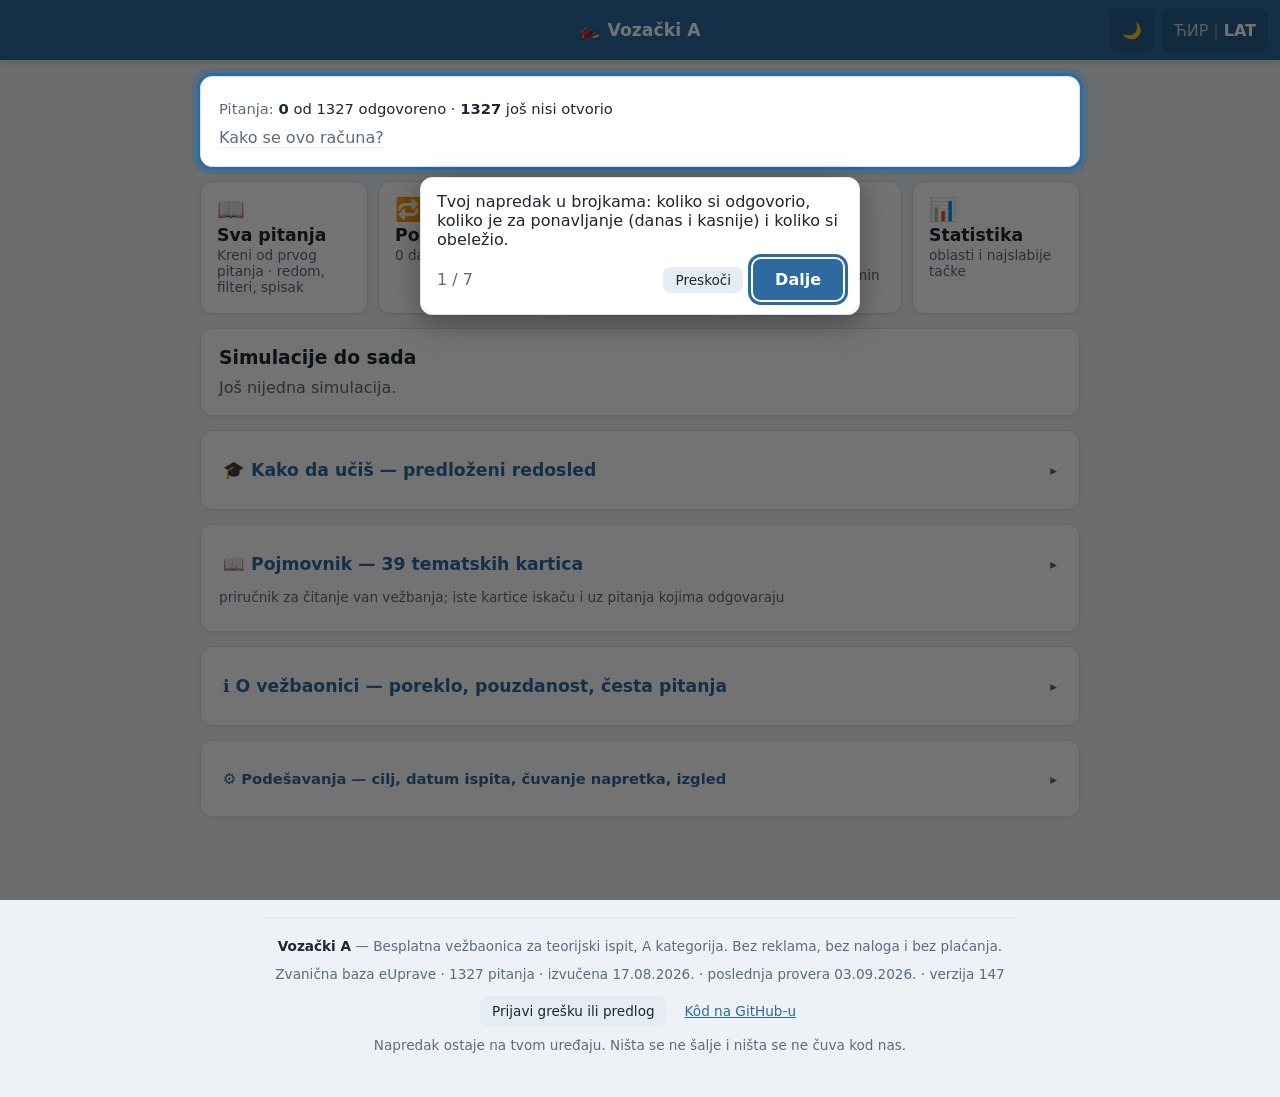
==== index.html @ 624081d9 "v147: jedan model tempa — simulacija plana dan po dan - predlog, auto kvota i presuda računaju ponav" ====
<!DOCTYPE html>
<html lang="sr">
<head>
<meta charset="utf-8">
<meta name="viewport" content="width=device-width, initial-scale=1">
<meta name="description" content="Besplatno vežbanje teorijskog ispita za A kategoriju (motocikli) — zvanična baza od 1327 pitanja, objašnjenja uz svaki odgovor i simulacija verna pravom ispitu. Бесплатно вежбање теоријског испита за А категорију.">
<link rel="canonical" href="https://milanmilojevic.github.io/vozacki-a/">
<meta property="og:title" content="Возачки А — вежбаоница за теоријски испит">
<meta property="og:description" content="Zvanična baza pitanja, objašnjenja uz svaki odgovor, simulacija verna ispitu. Besplatno, bez naloga i bez reklama.">
<meta property="og:url" content="https://milanmilojevic.github.io/vozacki-a/">
<meta property="og:image" content="https://milanmilojevic.github.io/vozacki-a/icon-512.png">
<meta property="og:type" content="website">
<script type="application/ld+json">
{
  "@context": "https://schema.org",
  "@type": "WebApplication",
  "name": "Возачки А — вежбаоница",
  "alternateName": "Vozacki A — vezbanje teorijskog ispita",
  "url": "https://milanmilojevic.github.io/vozacki-a/",
  "description": "Besplatno vežbanje teorijskog ispita za A kategoriju: zvanična baza od 1327 pitanja, objašnjenja uz svaki odgovor, simulacija verna pravom ispitu.",
  "applicationCategory": "EducationalApplication",
  "operatingSystem": "Any",
  "inLanguage": "sr",
  "isAccessibleForFree": true,
  "offers": { "@type": "Offer", "price": "0", "priceCurrency": "RSD" }
}
</script>
<title>Возачки А — вежбање</title>
<link rel="stylesheet" href="style.css?v=147">
  <link rel="manifest" href="manifest.webmanifest">
  <meta name="theme-color" content="#2c6aa0">
  <link rel="icon" href="icon-192.png">
  <link rel="apple-touch-icon" href="icon-192.png">
</head>
<body>
<a class="preskoci" href="#glavni">Прескочи на садржај</a>
<div id="offlineStrip" hidden></div>
<header id="topbar">
  <div class="tbZona tbLevo"><button type="button" id="btnNazad" class="ghost" hidden>‹ <span id="btnNazadText"></span></button></div>
  <button type="button" class="brand" data-nav="home" title="Почетна">🏍️ <span id="brandTitle">Возачки А</span></button>
  <div class="tbZona tbDesno">
    <button id="btnTheme" class="ghost" aria-label="Tamna/svetla tema" title="Tamna/svetla tema">🌙</button>
    <button id="btnScript" class="ghost" aria-label="Promena pisma" title="Промени писмо">lat</button>
  </div>
</header>

<main id="glavni" tabindex="-1">
  <h1 class="samoZaCitace" id="naslovStrane">Возачки А — вежбаоница за теоријски испит, А категорија</h1>
  <!-- POČETNA -->
  <section id="view-home" class="view">
    <div class="card" id="homeSummary"></div>
    <!-- Meni ide preko cele širine (na širokom ekranu svih pet u jednom redu), pa se ispod
         dele dve kolone: levo napredak po oblastima, desno istorija i podešavanja.
         Ranije je sve stajalo levo pa je desna kolona zjapila prazna skoro 400px. -->
    <div class="menuGrid">
      <button class="menuBtn" data-nav="learn"><span class="mIcon">📖</span><span class="mTitle" id="mLearn"></span><span class="mSub" id="mLearnSub"></span></button>
      <button class="menuBtn" data-nav="drill"><span class="mIcon">🔁</span><span class="mTitle" id="mDrill"></span><span class="mSub" id="mDrillSub"></span></button>
      <button class="menuBtn" data-nav="marked"><span class="mIcon">🔖</span><span class="mTitle" id="mMarked"></span><span class="mSub" id="mMarkedSub"></span></button>
      <button class="menuBtn" data-nav="sim"><span class="mIcon">⏱️</span><span class="mTitle" id="mSim"></span><span class="mSub" id="mSimSub"></span></button>
      <button class="menuBtn" data-nav="stats"><span class="mIcon">📊</span><span class="mTitle" id="mStats"></span><span class="mSub" id="mStatsSub"></span></button>
    </div>
    <div class="card" id="simHistory"></div>
    <div class="card small" id="dataTools"></div>
    <div class="card" id="guideCard"></div>
    <div class="card" id="pojmovnikCard"></div>
    <div class="card" id="faqCard"></div>
  </section>

  <!-- UČENJE / DRILL / MARKED (zajednički prikaz pitanja) -->
  <section id="view-question" class="view">
    <div id="qProgress" class="qProgress"></div>
    <div class="card" id="qCard"></div>
  </section>

  <!-- SIMULACIJA -->
  <section id="view-sim" class="view">
    <div class="simTop card">
      <div id="simTimer" class="simTimer">45:00</div>
      <div style="flex:1"></div>
      <button id="btnSimReport" class="secondary"></button>
      <button id="btnFinishSim" class="primary"></button>
    </div>
    <!-- „ostalo je malo" je na ekranu samo boja tajmera; ovo isto kaže rečima za čitač ekrana.
         Mora da stoji u statickom HTML-u: živa oblast koja se ubaci već popunjena se cesto ne objavi. -->
    <p id="simNajava" class="samoZaCitace" role="status" aria-live="polite"></p>
    <div class="card" id="simQCard"></div>
    <div class="card" id="simReport" style="display:none"></div>
  </section>

  <!-- REZULTAT SIMULACIJE -->
  <section id="view-simresult" class="view">
    <div class="card" id="simResultCard"></div>
    <div id="simWrongList"></div>
  </section>

  <!-- OBLAST / PODOBLAST -->
  <section id="view-browse" class="view">
    <div class="card" id="browseHead"></div>
    <div class="card" id="browseList"></div>
  </section>

  <!-- STATISTIKA -->
  <section id="view-stats" class="view">
    <div class="card" id="readyCard"></div>
    <div class="card" id="statsCard"></div>
    <div class="card" id="greskeCard"></div>
    <div class="card" id="daniCard"></div>
  </section>
</main>

<nav id="donjaNav" aria-label="Главна навигација">
  <button type="button" data-nav="home"><span class="dnIkona">🏠</span><span class="dnTekst" id="dnHome"></span></button>
  <button type="button" data-nav="learn"><span class="dnIkona">📖</span><span class="dnTekst" id="dnLearn"></span></button>
  <button type="button" data-nav="drill"><span class="dnIkona">🔁</span><span class="dnTekst" id="dnDrill"></span></button>
  <button type="button" data-nav="sim"><span class="dnIkona">⏱️</span><span class="dnTekst" id="dnSim"></span></button>
  <button type="button" data-nav="stats"><span class="dnIkona">📊</span><span class="dnTekst" id="dnStats"></span></button>
</nav>

<footer id="podnozje"></footer>

<script src="version.js?v=147"></script>
<script src="data.js?v=147"></script>
<script src="explanations.js?v=147"></script>
<script src="procena.js?v=147"></script>
<script src="app.js?v=147"></script>
</body>
</html>
---- style.css ----
* { box-sizing: border-box; margin: 0; padding: 0; }
:root {
  /* Tipografska skala — JEDINE dozvoljene veličine teksta (osim naslova i brojeva-ukrasa).
     xs: sitne oznake · sm: napomene i pomoćni tekst · md: sekundarni sadržaj · base: tekst
     · lg: istaknuto (naslov pitanja, naslovi kartica). */
  --fs-xs: .78rem; --fs-sm: .85rem; --fs-md: .92rem; --fs-lg: 1.08rem;
  --blue: #2c6aa0; --blue-d: #1f4e78; --bg: #eef2f6; --card: #ffffff;
  --ink: #1c2733; --mut: #5c6b80; --line: #dbe3ec;
  --ok: #15803d; --ok-bg: #dcfce7; --bad: #b91c1c; --bad-bg: #fee2e2;
  --mark: #b45309; --mark-bg: #fef3c7;
  --opt: #f8fafc; --optHover: #f0f6fb; --optSel: #e3eef7;
  --btn2: #e6ecf3; --btn2h: #d8e2ec; --bar: #e6ecf3;
  --explBg: #f3f0ff; --explLine: #d6ccf5; --explInk: #4c3a99; --explTh: #e9e3fa;
  --reqBg: #e0ecf8; --reqInk: #1e4e79;
  --vgSlow: #dcfce7; --vgSlowInk: #14532d; --vgFast: #dbeafe; --vgFastInk: #1e3a8a;
  --danger: #c0392b; --danger-d: #a93226;        /* razorne radnje */
  --btnOff: #a8bcd0;                             /* ugašeno glavno dugme */
  --barSeen: #9db8d2;                            /* traka napretka: viđeno (ispod: --blue = tačno) */
  --warnBg: #7a4b00; --warnInk: #fff;            /* traka tihih upozorenja */
  --yourOk: #1d4ed8;                             /* oznaka „tvoj odgovor" kad je tačan */
  --yourBad: #b91c1c;                            /* i kad je netačan — ovo je PODLOGA pilule, ne tekst */
  /* glavno dugme i traka na vrhu imaju SVOJU plavu: u tamnoj temi --blue posvetli (tekst),
     a bela slova na njoj ne bi prošla kontrast — zato ne nasleđuju --blue */
  --primaryBg: #2c6aa0; --primaryBgH: #1f4e78; --topbar: #2c6aa0;
  --dot: var(--mut);                                /* tačkica neodgovorenog u spisku */
  /* tekuća stavka donje navigacije: --blue na --optSel pada kontrast (3.80:1 svetla,
     2.51:1 tamna), pa tekuća stavka ima svoju boju — 5.20:1 odnosno 5.86:1 */
  --navNa: #1f4e78;
  --chipBg: rgba(44,106,160,.12); --chipInk: #1f4e78;   /* oznaka „na ispitu: N" */
  --sjaj: rgba(44,106,160,.18); --halo: rgba(44,106,160,.35);   /* senka pod mišem; prsten ture */
}
body.dark {
  --blue: #5d95c9; --blue-d: #6aa4d8; --bg: #131a22; --card: #1d2731;
  --ink: #e2e8f0; --mut: #93a6bb; --line: #32404f;
  --ok: #6fce9a; --ok-bg: #163826; --bad: #f0918a; --bad-bg: #40201e;
  --mark: #e0aa4e; --mark-bg: #3a2d12;
  --opt: #242f3b; --optHover: #2b3949; --optSel: #2e4661;
  --btn2: #2b3949; --btn2h: #35465a; --bar: #2b3541;
  --explBg: #262038; --explLine: #4a3f6e; --explInk: #c3b3f0; --explTh: #322a4d;
  --reqBg: #1d3348; --reqInk: #a8cdec;
  --vgSlow: #163826; --vgSlowInk: #7fd8a0; --vgFast: #1a2f4d; --vgFastInk: #9dc3ee;
  --btnOff: #4a5560; --barSeen: #5b7a99; --yourOk: #3b6fd9; --yourBad: #c0392b;
  --topbar: #24587f; --dot: var(--mut); --navNa: #a8cdec;
  --chipBg: rgba(95,151,201,.22); --chipInk: #9cc3e5;
  --sjaj: rgba(74,134,189,.25); --halo: rgba(74,134,189,.45);
}
/* Simulacija UVEK izgleda kao pravi ispit — svetla, bez obzira na temu */
body.dark #view-sim {
  --blue: #2c6aa0; --blue-d: #1f4e78; --bg: #eef2f6; --card: #ffffff;
  --primaryBg: #2c6aa0; --primaryBgH: #1f4e78; --btnOff: #a8bcd0;
  --ink: #1c2733; --mut: #5c6b80; --line: #dbe3ec;
  --ok: #15803d; --ok-bg: #dcfce7; --bad: #b91c1c; --bad-bg: #fee2e2;
  --mark: #b45309; --mark-bg: #fef3c7;
  --opt: #f8fafc; --optHover: #f0f6fb; --optSel: #e3eef7;
  --btn2: #e6ecf3; --btn2h: #d8e2ec; --bar: #e6ecf3;
  background: var(--bg); border-radius: 12px; padding: 8px; color: var(--ink);
}
:focus-visible { outline: 3px solid var(--blue); outline-offset: 2px; }
/* Traka na vrhu ima SVOJU pozadinu (--topbar), a ona je u svetloj temi isti heks kao --blue —
   prsten fokusa je tamo bio nevidljiv (kontrast 1.00:1 u svetloj, 1.96:1 u tamnoj temi).
   Belo prolazi u obe (5.71:1 na #2c6aa0, 7.56:1 na #24587f). */
#topbar :focus-visible { outline-color: #fff; }
button.catRow { width: 100%; background: none; border: none; padding: 0; font: inherit; color: inherit; text-align: left; }
html { font-size: 16px; }
/* overflow-anchor: sami upravljamo skrolom kad se kartica otvori; bez ovoga pregledač
   „pomaže" svojim sidrenjem i odbaci dugme iznad ekrana. */
/* telo je stub: glavni deo raste, podnožje je uvek na dnu (ne lebdi na kratkim stranama) */
body { font-family: "Segoe UI", system-ui, -apple-system, sans-serif; background: var(--bg); color: var(--ink); min-height: 100vh; overflow-anchor: none;
  display: flex; flex-direction: column; }

/* Traka na vrhu SME da se prelomi. Bez toga se na uskom telefonu (360px) ne prelama, pa
   dokument postane širi od ekrana i sve desno — dugme „Početna" i brojači pored traka
   napretka — bude odsečeno. */
/* Traka u TRI zone: levo „nazad" (kad ga ima), na sredini brend = jedina kontrola za početnu,
   desno alatke. Mreža 1fr auto 1fr drži brend u pravoj sredini bez obzira na širinu zona. */
#topbar { position: sticky; top: 0; z-index: 10; display: grid; grid-template-columns: minmax(0,1fr) minmax(0,auto) minmax(min-content,1fr);
  align-items: center; column-gap: 8px;
  background: var(--topbar); color: #fff; padding: 8px 12px; box-shadow: 0 2px 6px rgba(0,0,0,.15); }
.tbZona { display: flex; gap: 8px; align-items: center; min-width: 0; }
/* zone zauzimaju tačno svoju kolonu (justify-self: start/end su ih širili po sadržaju,
   pa je dugme „nazad" sa dugim nazivom prelazilo preko brenda na sredini) */
.tbLevo { justify-self: stretch; justify-content: flex-start; }
.tbDesno { justify-self: stretch; justify-content: flex-end; }
/* naslov strane i veza „preskoči" postoje za čitače ekrana i tastaturu, ne za oko */
.samoZaCitace { position: absolute; width: 1px; height: 1px; margin: -1px; padding: 0; overflow: hidden;
  clip: rect(0 0 0 0); white-space: nowrap; border: 0; }
.preskoci { position: absolute; left: -9999px; top: 0; z-index: 2000; background: var(--card); color: var(--ink);
  padding: 12px 16px; border: 2px solid var(--blue); border-radius: 0 0 10px 0; text-decoration: none; }
.preskoci:focus { left: 0; }
.brand { font-size: var(--fs-lg); font-weight: 600; cursor: pointer; background: none; border: none; color: inherit;
  font-family: inherit; padding: 8px 10px; border-radius: 8px; min-width: 0; white-space: nowrap;
  overflow: hidden; text-overflow: ellipsis; min-height: 44px; }
.brand:hover { background: rgba(255,255,255,.14); }
/* 42vw je bilo šire od same kolone — dugme se tada nije skraćivalo nego naletalo na brend */
#btnNazad { max-width: 100%; overflow: hidden; text-overflow: ellipsis; white-space: nowrap; }

/* Donja navigacija — samo na telefonu; palac je dole. U simulaciji je nema (ispit nema navigaciju). */
#donjaNav { display: none; }
@media (max-width: 700px) {
  #donjaNav { display: grid; grid-template-columns: repeat(5, 1fr); gap: 2px;
    position: fixed; left: 0; right: 0; bottom: 0; z-index: 1300;
    background: var(--card); border-top: 1px solid var(--line);
    padding: 4px 4px calc(4px + env(safe-area-inset-bottom, 0px));
    box-shadow: 0 -2px 10px rgba(16,24,40,.10); }
  #donjaNav button { display: flex; flex-direction: column; align-items: center; justify-content: center; gap: 2px;
    background: none; color: var(--mut); padding: 6px 2px; min-height: 52px; border-radius: 10px; }
  #donjaNav button[aria-current="page"] { color: var(--navNa); background: var(--optSel); font-weight: 600; }
  .dnIkona { font-size: 1.2rem; line-height: 1; }
  .dnTekst { font-size: var(--fs-xs); line-height: 1.1; text-align: center; }
  body.uSimulaciji #donjaNav { display: none; }
  /* ni predlozi ažuriranja ni iOS uputstvo ne smeju preko ispita — ekran ispita je čist */
  body.uSimulaciji #repoUpd, body.uSimulaciji #iosHint { display: none; }
  /* sadržaj i plutajuće trake ne smeju da stanu ispod navigacije */
  main { padding-bottom: 84px; }
  body.uSimulaciji main { padding-bottom: 60px; }
}
/* Dugme ne nasleđuje veličinu slova kartice: isto dugme („Sačuvaj cilj", „Na početnu") je u
   podešavanjima (.card.small) bilo manje nego bilo gde drugde, a dodirna površina pala na 40px. */
button { font: inherit; font-size: 1rem; color: inherit; cursor: pointer; border: none; border-radius: 8px; }
.ghost { background: rgba(0,0,0,.12); color: #fff; padding: 9px 12px; min-height: 44px; }
.ghost:hover:not(:disabled) { background: rgba(0,0,0,.22); }
/* dugme koje nema šta da uradi mora i da izgleda tako */
.ghost:disabled { opacity: .4; cursor: default; background: rgba(255,255,255,.07); }

main { max-width: 880px; width: 100%; margin: 0 auto; padding: 16px 12px 60px; flex: 1 0 auto; }
.view { display: none; }
.view.active { display: block; }
.card { background: var(--card); border: 1px solid var(--line); border-radius: 12px; padding: 18px; margin-bottom: 14px; box-shadow: 0 1px 3px rgba(16,24,40,.06); }
.card.small { font-size: var(--fs-md); color: var(--mut); }
.card h3 { margin-bottom: 10px; }

.menuGrid { display: grid; grid-template-columns: repeat(auto-fit, minmax(240px, 1fr)); gap: 10px; margin-bottom: 14px; }
.menuBtn { display: flex; flex-direction: column; align-items: flex-start; gap: 2px; text-align: left;
  background: var(--card); border: 1px solid var(--line); border-radius: 12px; padding: 14px 16px; box-shadow: 0 1px 3px rgba(16,24,40,.06); }
.menuBtn:hover { border-color: var(--blue); box-shadow: 0 2px 8px var(--sjaj); }
.mIcon { font-size: 1.4rem; }
.mTitle { font-weight: 600; font-size: var(--fs-lg); }
.mSub { color: var(--mut); font-size: var(--fs-sm); }

.catRow { display: flex; align-items: center; gap: 6px; margin: 7px 0; }
.catMain { display: flex; align-items: center; gap: 10px; flex: 1; background: none; border: none; padding: 2px 0; font: inherit; color: inherit; text-align: left; cursor: pointer; }
.catMain:hover .catName { color: var(--blue); }
.catChevBtn, .catChevSpacer { flex: 0 0 26px; width: 26px; box-sizing: border-box; }
/* Strelica je bila 26×28px, tik uz dugme koje vodi na drugu stranu — premalo za prst.
   Negativna margina povećava dodirnu površinu na 44px a ne pomera raspored. */
.catChevBtn { background: none; border: none; color: var(--mut); font-size: var(--fs-sm); padding: 8px 3px; border-radius: 6px; cursor: pointer; line-height: 1; text-align: center; min-height: 44px; margin: -8px 0; }
.catChevBtn:hover { background: var(--optHover); color: var(--blue); }
.catName { flex: 0 0 46%; font-size: var(--fs-md); }
.catBar { flex: 1; height: 14px; background: var(--bar); border-radius: 7px; overflow: hidden; position: relative; }
.catBar .seen { position: absolute; inset: 0 auto 0 0; background: var(--barSeen); }
.catBar .good { position: absolute; inset: 0 auto 0 0; background: var(--blue); }
.catCnt { flex: 0 0 90px; text-align: right; font-size: var(--fs-sm); color: var(--mut); }
.catAcc { flex: 0 0 50px; text-align: right; font-size: var(--fs-sm); font-weight: 600; }
.statLink { cursor: pointer; }
/* Blizanac: skoro isto pitanje, drugi tačan odgovor. Reči po kojima se razlikuju su označene. */
.blizBox { margin-top: 12px; padding: 10px 12px; border: 1px solid var(--mark); border-radius: 10px; background: var(--card); }
.blizNaslov { font-weight: 600; color: var(--mark); margin-bottom: 6px; }
.blizTekst { line-height: 1.5; }
mark.blizRazl { background: var(--mark-bg); color: var(--ink); padding: 0 2px; border-radius: 3px; box-shadow: inset 0 -2px 0 var(--mark); }
.blizOdg { margin-top: 6px; }
.blizOdg ul { margin: 4px 0 0; padding-left: 20px; }
.blizSlika { display: block; max-width: 100%; height: auto; margin: 6px 0; border-radius: 6px; }
.blizRazlika { margin-top: 6px; }
/* ključ: kratko pravilo koje čini tačan odgovor sigurnim — prvo što se vidi posle odgovora */
.kljucBox { margin: 0 0 10px; padding: 8px 10px; border-left: 3px solid var(--ok); background: var(--ok-bg); color: var(--ink); border-radius: 0 8px 8px 0; }
.proslaGreska { margin-top: 10px; padding: 8px 10px; border-left: 3px solid var(--bad); background: var(--card); }
.statLink:hover td { background: var(--optHover); }
.signRow.wrapRow { grid-template-columns: repeat(auto-fill, minmax(190px, 1fr)); }
.catSubRow { margin: 0; padding: 3px 0; border-bottom: 1px dashed var(--line); border-radius: 0; }
.catSubRow.zebra { background: var(--optHover); }
.catSubRow .catName { font-size: var(--fs-sm); color: var(--mut); padding-left: 24px; box-sizing: border-box;
  display: -webkit-box; -webkit-line-clamp: 2; line-clamp: 2; -webkit-box-orient: vertical; overflow: hidden; }
.catSubRow:hover .catName { color: var(--blue); }
/* sloj vodiča mora IZNAD donje navigacije (z-index 1300), a ispod uvećanja slike (1500) —
   inače navigacija ostane svetla i klikabilna preko zatamnjenja */
#tourDim { position: fixed; inset: 0; background: rgba(0,0,0,.55); z-index: 1410; pointer-events: none; }
#tourTip { position: fixed; left: 50%; transform: translateX(-50%); width: min(440px, calc(100vw - 32px));
  background: var(--card); color: var(--ink); border: 1px solid var(--line); border-radius: 12px;
  padding: 14px 16px; z-index: 1412; box-shadow: 0 8px 30px rgba(0,0,0,.35); }
.tourRow { display: flex; align-items: center; gap: 10px; margin-top: 10px; }
#updBar { position: fixed; bottom: 14px; left: 50%; transform: translateX(-50%); background: var(--card); color: var(--ink);
  border: 1px solid var(--blue); border-radius: 12px; padding: 10px 16px; display: flex; gap: 12px; align-items: center;
  z-index: 1200; box-shadow: 0 6px 24px rgba(0,0,0,.25); }
.tourSpot { position: relative; z-index: 1411; box-shadow: 0 0 0 3px var(--blue), 0 0 0 8px var(--halo) !important; border-radius: 12px; }

/* Traka iznad pitanja: FIKSNA mreža — naslov (skraćen po potrebi) · brojač · Idi · prečice.
   Kontrole ostaju na istom mestu bez obzira na dužinu naziva podoblasti.
   Naslov i brojač stoje JEDNO UZ DRUGO: prazan prostor je u trećoj koloni, uz „Idi". Ranije je
   naslov razvlačio prvu kolonu, pa je na širokom ekranu „Dnevni cilj" stajao skroz levo, a
   „18 od 125" skroz desno — čitalo se kao dve nepovezane rečenice. */
.qProgress { display: grid; grid-template-columns: minmax(0, auto) auto minmax(0, 1fr); align-items: center;
  column-gap: 10px; row-gap: 6px; margin-bottom: 10px; color: var(--mut); font-size: var(--fs-md); }
.qpTitle { min-width: 0; overflow: hidden; text-overflow: ellipsis; white-space: nowrap; }
.qpPos { white-space: nowrap; font-variant-numeric: tabular-nums; justify-self: start; }
.qProgress .jumpBox { justify-self: end; }
.qProgress .kbNote { grid-column: 1 / -1; justify-self: end; }
/* Na telefonu se „Idi" spušta u drugi red. Kolone ostaju ISTE: brojač je `auto` i ne sme da se
   stisne (bio je stisnut na 0,9px i prelivao se preko ivice kad je naziv podoblasti dugačak). */
@media (max-width: 560px) {
  .qProgress .jumpBox { grid-column: 2 / -1; }
}
.qMeta { font-size: var(--fs-sm); color: var(--mut); margin-bottom: 10px; display: flex; justify-content: space-between; flex-wrap: wrap; gap: 6px; }
.qText { font-size: var(--fs-lg); font-weight: 600; margin-bottom: 12px; line-height: 1.45; }
.qImg { display: block; max-width: 100%; border: 1px solid var(--line); border-radius: 8px; padding: 4px; margin: 0 auto 14px; }
.choice { display: flex; gap: 10px; align-items: flex-start; width: 100%; text-align: left; background: var(--opt);
  border: 1.5px solid var(--line); border-radius: 10px; padding: 12px 14px; margin-bottom: 8px; font-size: 1rem; line-height: 1.4; }
.choice:hover:not(:disabled) { border-color: var(--blue); background: var(--optHover); }
.choice.sel { border-color: var(--blue); background: var(--optSel); }
.choice.ok { border-color: var(--ok); background: var(--ok-bg); }
.choice.bad { border-color: var(--bad); background: var(--bad-bg); }
.choice:disabled { cursor: default; opacity: 1; color: inherit; }
.verdict { font-weight: 700; padding: 10px 14px; border-radius: 10px; margin: 10px 0; }
.verdict.ok { color: var(--ok); background: var(--ok-bg); }
.verdict.bad { color: var(--bad); background: var(--bad-bg); }
.qActions { display: flex; gap: 10px; margin-top: 12px; flex-wrap: wrap; align-items: center; }
/* Tri oblika dugmeta, iste mere: glavno (jedno po ekranu), sporedno, razorno. */
.primary { background: var(--primaryBg); color: #fff; padding: 11px 22px; font-weight: 600; }
.primary:hover:not(:disabled) { background: var(--primaryBgH); }
.primary:disabled { background: var(--btnOff); cursor: default; }
.secondary { background: var(--btn2); color: var(--ink); padding: 11px 18px; }
.secondary:hover:not(:disabled) { background: var(--btn2h); }
.secondary:disabled { opacity: .55; cursor: default; }
.danger { background: var(--danger); color: #fff; padding: 11px 22px; font-weight: 600; }
.danger:hover:not(:disabled) { background: var(--danger-d); }
.danger:disabled { opacity: .55; cursor: default; }
#simReport tr.repRow { cursor: pointer; }
#simReport tr.repRow:hover td { background: var(--optHover); }
/* Cela oznaka je dodirna meta, ne samo kvadratić: visina 44px kao kod dugmadi pored nje
   (kvadratić od 17px je bio ispod najmanje preporučene mete od 24px). */
.markBox { margin-left: auto; display: flex; align-items: center; gap: 6px; font-size: var(--fs-md); color: var(--mark); cursor: pointer; user-select: none;
  min-height: 44px; padding: 0 6px; border-radius: 8px; }
.markBox input { accent-color: var(--mark); width: 20px; height: 20px; cursor: pointer; }

.simTop { display: flex; align-items: center; gap: 14px; flex-wrap: wrap; }
/* na telefonu tajmer i oba dugmeta staju u JEDAN red — na ispitu su takođe u jednom */
@media (max-width: 560px) {
  /* na 125% slova ćirilično „Крај испита" je padalo u drugi red i brend je preklapao
     dugme teme — tajmer ima tabular-nums, pa mu rezerva širine ne treba */
  .simTop { gap: 6px; padding: 12px; }
  .simTop .simTimer { font-size: 1.25rem; min-width: 0; }
  .simTop button { padding: 10px 12px; }
}
/* „Broj potrebnih odgovora: 2" — kurziv i plavo, ispod teksta pitanja, kao na zvaničnoj strani */
.simReq { font-style: italic; color: var(--blue); margin: -6px 0 10px; }
.simTimer { font-size: 1.5rem; font-weight: 700; font-variant-numeric: tabular-nums; color: var(--blue-d); min-width: 92px; }
.simTimer.low { color: var(--bad); }
.bigScore { font-size: 2rem; font-weight: 800; margin: 6px 0; }
.pass { color: var(--ok); } .fail { color: var(--bad); }

table.stats { width: 100%; border-collapse: collapse; font-size: var(--fs-md); }
table.stats th, table.stats td { padding: 7px 8px; border-bottom: 1px solid var(--line); text-align: left; }
table.stats th { color: var(--mut); font-weight: 600; font-size: var(--fs-sm); }
table.stats td.num, table.stats th.num { text-align: right; font-variant-numeric: tabular-nums; }
.accGood { color: var(--ok); font-weight: 600; }
.accMid { color: var(--mark); font-weight: 600; }
.accBad { color: var(--bad); font-weight: 600; }
/* Malo dugme za zatvaranje traka i saveta. Nasledilo je mesto razreda za akcije-kao-link, kojih
   u aplikaciji više nema (Milanova odluka: svaka radnja je dugme). */
.zatvoriX { background: var(--btn2); color: var(--ink); border: 1px solid var(--line);
  border-radius: 6px; padding: 5px 10px; font-size: var(--fs-sm); line-height: 1.2;
  min-height: 26px; min-width: 26px; }
.zatvoriX:hover { background: var(--btn2h); }
.pill { display: inline-block; padding: 2px 10px; border-radius: 999px; font-size: var(--fs-sm); font-weight: 600; }
.pill.pass { background: var(--ok-bg); color: var(--ok); } .pill.fail { background: var(--bad-bg); color: var(--bad); }
.histRow { display: grid; grid-template-columns: 9.5em 5em 1fr 3.5em 1em; gap: 10px; align-items: center;
  padding: 6px 0; border-bottom: 1px solid var(--line); font-size: var(--fs-md); }
.histScore { text-align: right; font-variant-numeric: tabular-nums; }
.histPill { justify-self: start; }
.histWrong { text-align: right; font-variant-numeric: tabular-nums; }
.histArrow { text-align: right; }
@media (max-width: 560px) {
  /* Red ima PET stavki. Sa tri kolone je peta — strelica „›" — padala sama u treći red,
     poravnata desno unutar prve kolone, pa je lebdela ispod rezultata. Četiri kolone:
     datum uzme ceo prvi red, ostale četiri stanu u drugi. */
  .histRow { grid-template-columns: 1fr auto auto auto; row-gap: 2px; }
  .histDate { grid-column: 1 / -1; }
}
.histRow:last-child { border-bottom: none; }
button.histBtn { width: 100%; background: none; text-align: left; border-radius: 6px; padding: 8px 6px; }
button.histBtn:hover { background: var(--optHover); }
.chipWrap { float: right; margin-left: 10px; white-space: nowrap; }
/* Na telefonu oznake „tačan odgovor / tvoj odgovor" idu u SVOJ red — inače uzmu ceo red,
   a tekst ponude se lomi reč po reč (viđeno na snimku 360px). */
@media (max-width: 560px) {
  .choice { flex-wrap: wrap; }                      /* i u vežbanju i u pregledu simulacije */
  .chipWrap { float: none; flex: 0 0 100%; margin: 6px 0 0; white-space: normal; }
}
.chip { display: inline-block; font-size: var(--fs-xs); font-weight: 700; padding: 2px 8px; border-radius: 999px; margin-left: 4px; vertical-align: middle; }
.chipOk { background: var(--ok-bg); color: var(--ok); border: 1px solid var(--ok); }
.chipYourOk { background: var(--yourOk); color: #fff; }
.chipYourBad { background: var(--yourBad); color: #fff; }
.choice.rev { cursor: default; }
.reqNote { background: var(--reqBg); color: var(--reqInk); border-radius: 8px; padding: 7px 12px; margin-bottom: 8px; font-size: var(--fs-sm); font-weight: 600; }
.noAnsw { background: var(--mark-bg); color: var(--mark); border-radius: 8px; padding: 7px 12px; margin-bottom: 8px; font-size: var(--fs-sm); font-weight: 700; }
.explBox { background: var(--explBg); border: 1px solid var(--explLine); border-radius: 10px; padding: 12px 14px; margin: 10px 0; font-size: var(--fs-md); line-height: 1.5; }
.explHead { font-weight: 700; color: var(--explInk); margin-bottom: 6px; }
.explSmall { font-size: var(--fs-xs); font-weight: 400; }
.explBox p { margin: 0 0 6px; }
/* Široka tabela sme da se skroluje u svom okviru, ali NIKAD da razvuče celu stranu.
   Tabela statistike je na 320px izlazila 36px preko kartice i pravila vodoravni skrol. */
/* ---- Podešavanja: imenovane grupe umesto jednog reda nabacanih dugmadi ---- */
.podGrupa { padding: 12px 0; border-top: 1px solid var(--line); scroll-margin-top: 74px; }
.podGrupa:first-child { padding-top: 0; border-top: none; }
/* JEDAN naslov grupe za sve spiskove: grupe podešavanja, grupe pojmovnika, oblasti u
   „Sva pitanja", podoblasti u oblasti. Ranije tri razreda sa tri različita razmaka i okvira. */
.grupaNaslov { margin: 14px 0 6px; padding-bottom: 4px; border-bottom: 1px solid var(--line);
  font-size: var(--fs-sm); font-weight: 700; letter-spacing: .04em; text-transform: uppercase; color: var(--mut); }
/* U dugačkom spisku naslov oblasti ostaje na vrhu dok skroluješ kroz nju — inače na pola dubine
   ne znaš gde si. Lepi se ISPOD gornje trake. */
#browseList .grupaNaslov { position: sticky; top: 52px; z-index: 3; background: var(--card);
  margin: 14px -18px 6px; padding: 8px 18px 5px; border-top: 1px solid var(--line);
  /* naziv podoblasti iz baze ume da ima 869 znakova — lepljivi blok bi tada pojeo pola
     ekrana. Najviše dva reda; pun naziv ostaje u title i na strani podoblasti. */
  display: -webkit-box; -webkit-line-clamp: 2; line-clamp: 2; -webkit-box-orient: vertical; overflow: hidden; }
.skokRed { display: flex; flex-wrap: wrap; gap: 6px; align-items: center; margin: 8px 0 10px; }
.skokRed .mut { flex: 0 0 100%; font-size: var(--fs-xs); }
#btnNaVrh { position: fixed; right: 14px; bottom: 14px; z-index: 1250; box-shadow: 0 4px 14px rgba(16,24,40,.25); }
@media (max-width: 700px) { #btnNaVrh { bottom: calc(14px + 66px); } }
.podGrupa .grupaNaslov { margin-top: 0; border-bottom: none; padding-bottom: 0; }
/* dugmad u podešavanjima: mreža jednakih ćelija — na telefonu jedno ispod drugog, na širokom dva u redu */
.podDugmad { display: grid; grid-template-columns: repeat(auto-fit, minmax(220px, 1fr)); gap: 8px; margin-top: 8px; }
.podDugmad button { width: 100%; }
/* veličina slova: bila je u gornjoj traci, a podešava se jednom — sad stoji uz ostala podešavanja */
.slovaRed { display: flex; align-items: center; gap: 8px; flex-wrap: wrap; margin-top: 8px; }
.slovaRed .sBtn { min-width: 48px; min-height: 44px; font-size: 1rem; }
.slovaRed .slovaVrednost { font-variant-numeric: tabular-nums; min-width: 4.5em; text-align: center; }
.podOpasno .grupaNaslov { color: var(--bad); }
/* razmaci koji su stajali kao inline stilovi na desetak mesta — jedna vrednost, jedan razred */
.opisRed { margin: 6px 0 10px; }
.razmakG { margin-top: 8px; }
.card h3 ~ h3 { margin-top: 12px; }
#examDate { margin-left: 6px; }
/* dugme-prekidač: uključeno stanje se vidi kao plavi okvir, ne kao „link" */
.prekidac[aria-pressed="true"] { box-shadow: inset 0 0 0 2px var(--blue); background: var(--optSel); color: var(--blue-d); }
/* „?" uz brojeve ponavljanja: otvara objašnjenje na mestu (kao kartica), ne oblačić */
.pomocBtn { display: inline-flex; align-items: center; justify-content: center; width: 26px; height: 26px;
  padding: 0; border-radius: 999px; background: var(--btn2); color: var(--ink); font-size: var(--fs-xs);
  font-weight: 700; vertical-align: middle; margin-left: 2px; }
.pomocBtn:hover { background: var(--btn2h); }
.pomocBtn[aria-expanded="true"] { background: var(--primaryBg); color: #fff; }
.pomocTekst { margin-top: 6px; }

/* ---- Podnožje ---- */
#podnozje { max-width: 880px; margin: 26px auto 0; padding: 18px 12px 34px; text-align: center;
  border-top: 1px solid var(--line); color: var(--mut); font-size: var(--fs-sm); line-height: 1.6; }
.podnozjeRed { margin-bottom: 6px; }
.podnozjeRed b { color: var(--ink); }
.podnozjeAkcije { display: flex; gap: 14px; align-items: center; justify-content: center; flex-wrap: wrap; margin: 10px 0 8px; }
/* podnožje: veze u redu radnji nisu deo teksta, pa moraju da poštuju najmanju metu (24px) */
.podnozjeAkcije a { color: var(--blue); text-decoration: underline; border: none;
  display: inline-flex; align-items: center; min-height: 26px; padding: 2px 4px; border-radius: 6px; }
.podnozjeAkcije a:hover { color: var(--blue-d); }
body.uSimulaciji #podnozje { display: none; }
@media (min-width: 1200px) { #podnozje { max-width: 1240px; } }

/* traka za tiha upozorenja (napredak se ne čuva, otvorena dva prozora) */
#trakeDrzac { position: fixed; left: 12px; right: 12px; bottom: 12px; z-index: 1400;
  display: flex; flex-direction: column; gap: 8px; max-width: 640px; margin: 0 auto; pointer-events: none; }
.upozorenjeTraka { background: var(--warnBg); color: var(--warnInk); border-radius: 10px; padding: 12px 16px;
  font-size: var(--fs-md); line-height: 1.45; box-shadow: 0 6px 22px rgba(0,0,0,.35); pointer-events: auto; }
/* ista dugmad, ali na tamnonarandžastoj traci moraju da budu svetla */
.upozorenjeTraka .zatvoriX { background: rgba(255,255,255,.18); color: #fff;
  border-color: rgba(255,255,255,.45); margin-left: 8px; white-space: nowrap; }
.upozorenjeTraka .zatvoriX:hover { background: rgba(255,255,255,.34); }
/* kratka potvrda radnje — ista porodica kao traka upozorenja, ali tiša (sama nestaje) */
.poruka { background: var(--ink); color: var(--bg); border-radius: 10px; padding: 11px 16px;
  font-size: var(--fs-md); line-height: 1.4; box-shadow: 0 6px 22px rgba(0,0,0,.28); pointer-events: auto;
  animation: mekiUlaz .18s ease-out; }
.tblScroll { overflow-x: auto; -webkit-overflow-scrolling: touch; }
/* pitanje čija slika nije stigla da se sačuva pre nego što je nestao internet */
.qImgFail { border: 1px dashed var(--line); border-radius: 8px; padding: 14px 16px; margin: 0 0 14px;
  color: var(--mut); font-size: var(--fs-md); text-align: center; background: var(--bar); }
.explCard table, .tblScroll table { min-width: 0; }
/* Na uskom ekranu 27 tabela u karticama je prelivalo preko ivice — isto pravilo kao
   za tabelu statistike: tabela skroluje u svom okviru, strana nikad vodoravno. */
@media (max-width: 700px) {
  .explCard table { display: block; overflow-x: auto; -webkit-overflow-scrolling: touch; }
}
/* poruka uz polje za unos — mora da se vidi i mora da kaže šta JESTE dozvoljeno */
.unosPoruka { color: var(--bad); font-size: var(--fs-sm); font-weight: 600; margin-top: 4px; max-width: 34em; }
/* Сажетак почетне: сваки број у свом реду, име испред броја. Обичан ток текста, не flex:
   на телефону се дуга вредност иначе преламала као ЦЕЛИНА, па је име остајало само у реду. */
.brRed { margin-top: 3px; font-size: var(--fs-md); line-height: 1.5; }
/* sažetak na širokom ekranu ide u dve kolone — kratki redovi su ostavljali praznu desnu
   polovinu kartice („ima dosta praznog prostora na vrhu jer su redovi kratki") */
@media (min-width: 620px) { #homeSummary { display: grid; grid-template-columns: 1fr 1fr; column-gap: 24px; align-items: start; }
  #homeSummary > div:last-child { grid-column: 1 / -1; } }
.brIme { color: var(--mut); }
#homeSummary .pomocBtn2 { margin-top: 8px; }
.planBox { margin-top: 10px; }
/* Traci se garantuje pod: na 125% slova i ćirilici ime reda („Понављања: 1287 / 1327 (нема
   на реду)") pojede ceo red i od trake ostane crtica. Ime se prelama, traka ne nestaje. */
.planRed { display: grid; grid-template-columns: minmax(0, auto) minmax(84px, 1fr) 1em; gap: 8px; align-items: center; font-size: var(--fs-sm); margin-top: 5px; }
/* traka ide celom širinom reda: ograničenje od 360px je na širokom ekranu
   ostavljalo pola reda prazno („ima dosta praznog prostora na vrhu jer su redovi kratki") */
.planBar { height: 8px; background: var(--bar); border-radius: 4px; overflow: hidden; }
.planBar > span { display: block; height: 100%; background: var(--blue); }
/* traka tačnosti nosi i boju ocene: prag ispita je 85% */
.planBar > span.barDobar { background: var(--ok); }
.planBar > span.barSrednji { background: var(--mark); }
.planBar > span.barLos { background: var(--bad); }
.planPolja { display: flex; gap: 12px; flex-wrap: wrap; align-items: flex-end; }
.planPolje { display: flex; flex-direction: column; gap: 3px; }
.planPolje span { font-size: var(--fs-xs); }
.planPolje input { width: 92px; padding: 7px 9px; border: 1px solid var(--line); border-radius: 8px;
  background: var(--card); color: var(--ink); font: inherit; }
.planPolje input:disabled { opacity: .55; cursor: not-allowed; }
.planPolje input[aria-invalid="true"] { border-color: var(--bad); }
.explCardBtn { padding: 4px 0; }
.explCard { margin-top: 8px; line-height: 1.55; }
.explCard p { margin: 0 0 10px; }
.explCard ul, .explCard ol { padding-left: 22px; margin: 6px 0 10px; }
.explCard li { margin-bottom: 4px; }
/* zbirna kartica uz pitanje: prikazan je samo odeljak podoblasti */
.kSekSkriven { display: none; }
.kSekNapomena { display: flex; gap: 10px; align-items: center; flex-wrap: wrap; margin-top: 10px; font-size: var(--fs-sm); }
.napomena { font-size: var(--fs-sm); margin: 4px 0 8px; }
/* podkartica: odeljak unutar kartice iza svog dugmeta (atlas slika) */
.kPod { margin-top: 14px; border-top: 1px solid var(--line); padding-top: 6px; }
/* na vrhu kartice crta ide ISPOD podkartice — inače bi se udvojila sa naslovom kartice */
.kPod:first-child { margin-top: 0; border-top: 0; padding-top: 0;
  border-bottom: 1px solid var(--line); padding-bottom: 8px; margin-bottom: 12px; }
.kPodBtn { padding: 6px 0; }
.kPodTelo { margin-top: 4px; line-height: 1.55; }
/* atlas znakova: sličica i njeno zvanično značenje; na širokom ekranu dve kolone */
.znGrid { display: grid; grid-template-columns: 1fr; gap: 14px; margin: 6px 0 2px; }
/* Slika PLUTA levo, značenje se obavija oko nje: značenja idu od 11 do 279 znakova, pa bi
   kolona fiksne širine pravila ćeliju od 339px sa praznom polovinom pored sličice. */
.znCell { overflow: hidden; }
.znCell .qImgBtn { float: left; width: 120px; margin: 0 12px 6px 0; }
/* contain, ne cover: putokazi i dopunske table su ŠIROKI — isečen kraj table je isečen podatak */
.znCell img.znImg { width: 120px; height: 88px; object-fit: contain; margin: 0; padding: 2px; }
.znCell > span { font-size: var(--fs-sm); line-height: 1.45; }
@media (min-width: 760px) { .znGrid { grid-template-columns: 1fr 1fr; gap: 16px 22px; } }
/* sličica znaka u koloni „Znak" — stoji umesto opisa rečima („Trougao + OGRADA") */
.znCel { width: 100px; }
.znTd { width: 92px; }
.znTdImg { width: 92px; height: 68px; object-fit: contain; margin: 0; padding: 2px; }
/* opis rečima STOJI UZ sličicu, ne umesto nje (Milan, 07.09.2026) */
.znOpis { display: block; margin-top: 4px; font-size: var(--fs-sm); line-height: 1.35; }
/* Crtež sme da probije unutrašnju marginu kartice: na telefonu je telo kartice 306px, a
   ovako dobija 342px — 12% više prostora za isti tekst u SVG-u. Samo za dijagrame. */
.kPodTelo .crtezSiroko, .explCard .crtezSiroko { width: calc(100% + 36px); max-width: none; margin-left: -18px; margin-right: -18px; }
/* traka zamki uz odgovoreno pitanje — odvojena crtom, ali bez sopstvene kartice */
.zamkaBox { margin: 10px 0 2px; padding-top: 8px; border-top: 1px dashed var(--line); }
.zamkaBox .znGrid { gap: 10px; }
.tekstSm { font-size: var(--fs-sm); }
.explCard table { border-collapse: collapse; width: 100%; font-size: var(--fs-sm); margin: 8px 0 14px; }
.explCard .vgrid { margin: 10px 0 14px; }
/* Pojmovnik na početnoj: svaka kartica kao uredan red sa razmakom i razdvajanjem */
.pojEntry { border-bottom: 1px solid var(--line); }
.pojEntry:last-child { border-bottom: none; }
/* Isti oblik za SVAKO otklapanje kartice — u pojmovniku, uz pitanje, u čestim pitanjima,
   u „zašto verovati" i u podešavanjima. Ranije je ista radnja imala dva izgleda: ovde red
   preko cele širine, a drugde podvučen link. Red preko širine je i bolji cilj za prst i
   jasnije govori „ovo se otvara ovde", a ne „ovo vodi na drugu stranu". */
.pojBtn { display: flex; align-items: center; justify-content: space-between; gap: 10px; width: 100%; text-align: left; background: none; border: none;
  padding: 11px 4px; font: inherit; font-weight: 600; font-size: var(--fs-md); color: var(--blue); cursor: pointer; }
.pojBtn:hover { color: var(--blue-d); }
/* strelica kaže „ovo se otklapa" — ista kao uz oblasti; bez nje su „Česta pitanja" i
   „Zašto verovati" izgledali kao prazne kartice sa naslovom */
.pojBtn[aria-expanded]::after { content: '▸'; color: var(--mut); font-size: var(--fs-sm); flex: 0 0 auto; }
.pojBtn[aria-expanded="true"]::after { content: '▾'; }
.pojEntry .explCard { margin: 0 4px 18px; }
/* pregled rezultata: jedno pitanje = jedan red dok se ne otvori */
.pregledStavka { padding: 4px 12px; margin-bottom: 8px; }
.pregledNaslov { font-weight: 500; color: var(--ink); gap: 8px; }
.pregledNaslov:hover { color: var(--blue); }
.pregZnak { flex: 0 0 auto; font-weight: 700; }
.pregTekst { flex: 1 1 auto; min-width: 0; overflow: hidden; text-overflow: ellipsis; white-space: nowrap; text-align: left; }
.pregledStavka .explCard .card { border: none; box-shadow: none; padding: 0 0 10px; margin: 0; }
.explCard th, .explCard td { border: 1px solid var(--explLine); padding: 6px 8px; text-align: left; }
.explCard th { background: var(--explTh); }
.vgrid { display: grid; grid-template-columns: minmax(90px, auto) repeat(3, 1fr); gap: 4px; margin: 8px 0; font-size: var(--fs-sm); }
.vg { padding: 8px 6px; border-radius: 6px; text-align: center; }
/* „1fr" ima skriven pod — min-content — pa duge reči („ČETVOROCIKL") razvuku mrežu
   preko ekrana. minmax(0, 1fr) taj pod ukida, a prelom reči sprečava da se kolona
   ipak razvuče. Bez ovoga tabela kategorija na 320px izlazi 56px van ekrana. */
@media (max-width: 560px) {
  /* ista sitna visina kao tabele — kartica ima dve visine teksta, ne četiri */
  .vgrid { grid-template-columns: minmax(64px, auto) repeat(3, minmax(0, 1fr)); gap: 3px; }
  .vg { padding: 7px 3px; overflow-wrap: anywhere; }
}
.vgHead { color: var(--mut); font-weight: 600; display: flex; align-items: center; justify-content: center; }
.vgSlow { background: var(--vgSlow); color: var(--vgSlowInk); font-weight: 700; }
.vgFast { background: var(--vgFast); color: var(--vgFastInk); font-weight: 700; }
.signRow { display: grid; grid-template-columns: repeat(auto-fit, minmax(105px, 1fr)); gap: 10px; margin: 10px 0; text-align: center; }
.signCell { display: flex; flex-direction: column; align-items: center; gap: 3px; font-size: var(--fs-sm); line-height: 1.3; }
.signCell svg { width: 78px; height: 70px; }
.signCell b { font-size: var(--fs-sm); }
.signCell span { color: var(--mut); }
.ladderRow { display: flex; flex-wrap: wrap; gap: 7px; align-items: center; margin: 10px 0; justify-content: center; }
.lchip { color: #fff; font-weight: 700; font-size: var(--fs-sm); padding: 7px 14px; border-radius: 999px; white-space: nowrap; }
.lplus { color: var(--mut); font-weight: 800; font-size: var(--fs-lg); }
.mut { color: var(--mut); }

/* kad aplikacija radi sa adrese, ovo je DUGME (kopira vezu do pitanja) — da bi radilo i
   tastaturom; izgled mora da ostane isti kao kad je običan tekst */
.qNum { color: var(--mut); font-size: var(--fs-sm); cursor: pointer; border: none; border-bottom: 1px dotted var(--mut);
  background: none; font-family: inherit; display: inline-block; padding: 4px 2px; margin: -4px -2px; border-radius: 0; }
.bcLink { color: var(--mut); text-decoration: none; border-bottom: 1px dotted var(--line);
  background: none; border-radius: 0; padding: 0; font: inherit; cursor: pointer; }
.bcLink:hover { color: var(--blue); border-bottom-color: var(--blue); }
/* Naziv podoblasti iz baze ume da ima i 840 znakova (podoblast 178). U mrvicama iznad
   pitanja se zato seče tačkicama; ceo naziv ostaje u title i u aria-label. */
.qMeta > span { min-width: 0; }
.qMeta .bcLink { max-width: 100%; overflow: hidden; text-overflow: ellipsis; white-space: nowrap; vertical-align: bottom; }
.jumpBox { display: flex; gap: 5px; align-items: center; flex-wrap: wrap; justify-content: flex-end; }
.jumpBox .unosPoruka { flex-basis: 100%; max-width: 20em; text-align: right; }
.jumpBox input { width: 74px; padding: 5px 8px; border: 1px solid var(--line); border-radius: 6px; font: inherit; font-size: var(--fs-sm); background: var(--card); color: var(--ink); }
.sBtn { padding: 5px 12px; font-size: var(--fs-sm); }
.kbNote { font-size: var(--fs-xs); }
.searchBox { width: 100%; padding: 10px 12px; border: 1.5px solid var(--line); border-radius: 10px; font: inherit;
  background: var(--card); color: var(--ink); margin-bottom: 8px; }
.searchBox:focus { border-color: var(--blue); }   /* prsten fokusa dolazi iz globalnog :focus-visible */
.qRow { display: block; width: 100%; text-align: left; background: none; border: none; border-bottom: 1px solid var(--line);
  padding: 7px 4px; font-size: var(--fs-md); line-height: 1.35; border-radius: 0; }
.qRow:hover { background: var(--optHover); }
.qRowN { color: var(--mut); font-variant-numeric: tabular-nums; display: inline-block; min-width: 38px; }
.qRowT { }
/* brojač tačno/netačno u redu spiska — samo za pitanja koja imaju istoriju */
.qRowStat { float: right; margin-left: 10px; font-size: var(--fs-xs); font-variant-numeric: tabular-nums; white-space: nowrap; }
.qOk { color: var(--ok); font-weight: 700; }
.qBad { color: var(--bad); font-weight: 700; }
.qDot { color: var(--dot); font-weight: 700; }
.qWait { color: var(--blue); font-weight: 700; }   /* tačno iz prve, čeka jednu potvrdu */
.catTotal { padding-bottom: 6px; border-bottom: 1px solid var(--line); margin-bottom: 8px; }
.subRow { display: grid; grid-template-columns: 1fr 5.5em 4em; gap: 10px; align-items: center;
  width: 100%; text-align: left; background: none; border: none; border-bottom: 1px dashed var(--line);
  border-radius: 0; padding: 7px 4px; font-size: var(--fs-sm); cursor: pointer; }
.subRow .subName { color: var(--blue); }
.subRow .subCnt, .subRow .subAcc { text-align: right; color: var(--mut); font-variant-numeric: tabular-nums; white-space: nowrap; }
.subRow:hover { background: var(--optHover); }
#btnScript .segOn { font-weight: 800; color: #fff; }
#btnScript .segOff { color: rgba(255,255,255,.75); }
#btnScript .segSep { margin: 0 5px; color: rgba(255,255,255,.4); }

@media (max-width: 560px) {
  html { font-size: 15px; }
  /* iOS Safari sam uveća CELU stranu kad fokusiraš polje manje od 16px — i ne vrati je
     posle. Pod od 16px to sprečava, a podešavanje veličine slova (90–125%) i dalje radi. */
  .searchBox, #examDate { font-size: max(16px, 1rem); }
  .jumpBox input { font-size: max(16px, var(--fs-sm)); }
  .planPolje input { font-size: max(16px, var(--fs-md)); }
  /* Na telefonu ime oblasti ide u svoj red, a traka napretka i brojač u sledeći.
     Ranije je ime imalo flex-basis:100% u redu koji se NE prelama, pa je traka
     bila stisnuta na 0px — napredak se prosto nije video. */
  .catMain { flex-wrap: wrap; row-gap: 4px; column-gap: 8px; }
  .catName { flex: 0 0 100%; }
  .catBar { flex: 1 1 60px; min-width: 60px; }
  .catCnt { flex: 0 0 auto; min-width: 54px; }
  .catSubRow .catName { padding-left: 0; }
  .kbNote { display: none; }
  #topbar { padding: 8px 12px; }
  .ghost { padding: 6px 10px; }
}
@media (max-width: 400px) {
  #topbar { padding: 6px 8px; column-gap: 4px; }
  .brand { font-size: 1rem; padding: 8px 6px; }
  .tbZona { gap: 4px; }
  .ghost { padding: 8px 8px; font-size: var(--fs-md); }
}

/* ---- Eksperiment: iskorišćenje širokih ekrana (>=1200px). Simulacija namerno netaknuta. ---- */
@media (min-width: 1200px) {
  main { max-width: 1240px; }
  /* Početna je JEDNA kolona i na širokom ekranu, ograničena kao i strana pitanja: dvokolonski
     raspored je imao smisla dok su podešavanja i pojmovnik bili visoki — otkad su sklopljeni,
     pravio je samo prazninu pored kraćе kolone (Milan, 05.09). */
  #view-home.active { max-width: 880px; margin-left: auto; margin-right: auto; }
  /* svih pet stavki menija u jedan red na širokom ekranu */
  .menuGrid { grid-template-columns: repeat(auto-fit, minmax(160px, 1fr)); }
  /* Objašnjenje ide ISPOD odgovora i na širokim ekranima (Milanova odluka) —
     kartica pitanja je samo ograničena po širini radi čitljivosti redova. */
  #view-question #qCard, #view-question #qProgress { max-width: 860px; margin-left: auto; margin-right: auto; }
  /* isti sadržaj (pitanje + ponude) crta se i u pregledu rezultata — ista granica */
  #view-simresult #simResultCard, #view-simresult #simWrongList { max-width: 860px; margin-left: auto; margin-right: auto; }
}

/* naslov otklopljene kartice ostaje vidljiv ispod lepljive plave trake */
.explCardBtn { scroll-margin-top: 74px; }
.catRow { scroll-margin-top: 74px; }
/* Fokusirani red ne sme da završi ispod gornje trake (52px) ni ispod lepljivog naslova. */
.choice { scroll-margin-top: 74px; }
#browseList .qRow { scroll-margin-top: 88px; }

/* veće sličice za linije/oznake — natpisi su HTML, ne SVG tekst */
.signRow.lineRow { grid-template-columns: repeat(auto-fit, minmax(150px, 1fr)); gap: 16px; }
.lineRow .signCell svg { width: 100%; max-width: 150px; height: auto; border-radius: 6px; }
.lineRow .signCell.wide { grid-column: span 2; }
.lineRow .signCell.wide svg { max-width: 260px; }
.lineRow .signCell span { font-size: var(--fs-sm); }

/* Uski ekrani: omotači kolona se „rastvaraju" i redosled se određuje ovde.
   PAŽNJA: ovi selektori zavise od građe u index.html — ako se kartice premeštaju,
   mora i ovaj blok. Svaka stavka MORA da ima svoj order; ono što ga nema dobija 0
   i odleti na vrh. */
#view-home.active { display: flex; flex-direction: column; }
#view-home > #homeSummary { order: 1; }
#view-home > .menuGrid { order: 2; }
#view-home #simHistory { order: 3; }    /* svoje simulacije su zanimljivije od preporuke */
#view-home > #guideCard { order: 5; }
#view-home > #pojmovnikCard { order: 6; }
#view-home > #faqCard { order: 7; }
#view-home #dataTools { order: 9; }     /* podešavanja na kraju */

/* Vodič za učenje */
.guideList { margin: 10px 0 0; padding-left: 22px; line-height: 1.5; }
.guideList li { margin-bottom: 8px; }

/* posle odgovora ponude su zaključane, ali ostaju čitljive za čitače ekrana */
.choice[aria-disabled="true"] { cursor: default; }
.choice[aria-disabled="true"]:hover { border-color: var(--line); background: var(--card); }
.choice[aria-disabled="true"].ok:hover { border-color: var(--ok); background: var(--ok-bg); }
.choice[aria-disabled="true"].bad:hover { border-color: var(--bad); background: var(--bad-bg); }

/* Obaveštenje o novijoj verziji na repozitorijumu */
#repoUpd { position: fixed; right: 16px; bottom: 16px; max-width: min(420px, calc(100vw - 32px));
  background: var(--card); color: var(--ink); border: 1px solid var(--blue); border-radius: 12px;
  padding: 14px 16px; z-index: 1200; box-shadow: 0 8px 30px rgba(0,0,0,.28); }
.repoUpdBtns { display: flex; gap: 12px; align-items: center; margin-top: 10px; flex-wrap: wrap; }
.repoUpdLink { text-decoration: none; display: inline-block; border-radius: 8px; }

/* Kartica poverenja */
.trustList { margin: 8px 0 0; padding-left: 20px; line-height: 1.5; }
.trustList li { margin-bottom: 8px; }

/* iOS podsetnik za dodavanje na početni ekran */
#iosHint { position: fixed; left: 12px; right: 12px; bottom: 12px; z-index: 1100;
  background: var(--card); color: var(--ink); border: 1px solid var(--blue); border-radius: 12px;
  padding: 12px 14px; display: flex; gap: 10px; align-items: flex-start; font-size: var(--fs-md);
  box-shadow: 0 8px 30px rgba(0,0,0,.25); }
#iosHint button { flex: 0 0 auto; }

/* Pregled na početnoj: niz i odbrojavanje */
.homeExtras { margin-top: 6px; color: var(--mut); font-size: var(--fs-md); }

/* Nagoveštaj rada bez interneta */
/* ista žuta podloga i mastilo kao oznaka „obeleženo" — ranije je podloga bila TAMNA žuta
   boja teksta, pa je tamno mastilo na njoj bilo nečitljivo baš kad čoveku treba */
#offlineStrip { background: var(--mark-bg); color: var(--mark); border-bottom: 1px solid var(--line);
  padding: 8px 14px; font-size: var(--fs-md); text-align: center; font-weight: 600; }

/* Korisnici koji su isključili animacije u sistemu — bez prelaza i glatkog skrola */
/* ---- Mikro-animacije (tura 9). Samo transform/opacity — ne pomeraju raspored;
   dole ih blok prefers-reduced-motion sve gasi za one koji pokret ne žele. ---- */
button { transition: background-color .15s ease, border-color .15s ease, color .15s ease, opacity .15s ease; }
.menuBtn { transition: border-color .15s ease, box-shadow .15s ease, transform .15s ease; }
.menuBtn:hover { transform: translateY(-1px); }
.choice { transition: border-color .12s ease, background-color .12s ease; }
.qRow { transition: background-color .12s ease; }
@keyframes mekiUlaz { from { opacity: 0; transform: translateY(-4px); } to { opacity: 1; transform: none; } }
.explCard { animation: mekiUlaz .18s ease-out; }
.catSubRow { animation: mekiUlaz .15s ease-out; }
.verdict { animation: mekiUlaz .16s ease-out; }
.upozorenjeTraka { animation: mekiUlaz .2s ease-out; }
#imgZoom { animation: mekiUlaz .15s ease-out; }
.planBar > span { transition: width .35s ease; }

/* ---- Pokret u crtežima pojmovnika (tura 4, 07.09.2026) ----
   Sve su CSS animacije na SVG elementima, pa ih blok prefers-reduced-motion ispod gasi.
   Pomeraj je u jedinicama viewBox-a (u SVG-u 1px transformacije = 1 jedinica platna). */
@keyframes vaDesno { 0%, 100% { transform: translateX(0); } 50% { transform: translateX(11px); } }
@keyframes vaLevo  { 0%, 100% { transform: translateX(0); } 50% { transform: translateX(-11px); } }
@keyframes vaDole  { 0%, 100% { transform: translateY(0); } 50% { transform: translateY(13px); } }
@keyframes vaGore  { 0%, 100% { transform: translateY(0); } 50% { transform: translateY(-13px); } }
@keyframes vaTrepti { 0%, 45% { opacity: 1; } 55%, 100% { opacity: .2; } }
@keyframes vaTok { to { stroke-dashoffset: -24; } }
/* magla se pomera ULEVO: trake su i po crtežu šire od platna, pa pomeranje udesno otkriva
   levu ivicu — ovako ostaje pokrivena sa obe strane */
@keyframes vaMagla { 0%, 100% { transform: translateX(0); opacity: .45; } 50% { transform: translateX(-7px); opacity: .8; } }

/* vozilo/biciklista napreduje svojim smerom */
.animVoziTrakom, .animUkljuci, .animIzlazak, .animBiciklObilazi, .animSinskoPrilazi,
.animPropusti, .animUlazUTunel, .animVoziloSeKotrlja {
  animation: vaDesno 2.6s ease-in-out infinite; }
/* dolazi TEBI u susret — jedini razlog zbog kog se vidi da nije kolona ispred tebe */
.animSusret, .animVoziloUSusret, .animDolaziUSusret { animation: vaLevo 2.6s ease-in-out infinite; }
/* pešak prelazi preko kolovoza (zebra je u tim crtežima uspravna) */
.animPesakPrelazi, .animKolonaPrelazi { animation: vaDole 3s ease-in-out infinite; }
/* prilazak granici prikaza — vozilo ide nagore */
.animPrilaziGranici { animation: vaGore 2.8s ease-in-out infinite; }
/* vozilo koje izlazi iz sporednog puta: smer nije jednoznačan iz crteža, pa samo pulsira */
.animIzlaziIzSporednog { animation: vaTrepti 2.2s ease-in-out infinite; }
/* trepćuće svetlo (pokazivač pravca, žuto rotaciono) */
.animTrepti, .animMigavac { animation: vaTrepti .9s steps(1, end) infinite; }
/* tok kroz koridor / putanja skretanja — crtica putuje duž linije */
.animKoridorTok { stroke-dasharray: 18 7; animation: vaTok 1.4s linear infinite; }
.animPutanjaSkretanja { animation: vaTok 1.4s linear infinite; }
/* magla se pomera i gusne */
.animMaglaProlazi { animation: vaMagla 3.4s ease-in-out infinite; }
@media (prefers-reduced-motion: reduce) {
  *, *::before, *::after { transition-duration: .01ms !important; animation-duration: .01ms !important; animation-iteration-count: 1 !important; scroll-behavior: auto !important; }
}
/* Uvećanje slike pitanja na dodir/klik/tastaturu. Dugme oko slike nema svoj izgled —
   postoji da bi se uvećanje moglo otvoriti i tastaturom. */
.qImg { cursor: zoom-in; }
.qImgBtn { display: block; width: 100%; background: none; border: 0; padding: 0; cursor: zoom-in; }
/* Crtež u kartici se uvećava kao fotografija: telo kartice je na telefonu 306px. */
.explCard svg[data-zum], .kPodTelo svg[data-zum] { cursor: zoom-in; }
.explCard svg[data-zum]:focus-visible, .kPodTelo svg[data-zum]:focus-visible {
  outline: 3px solid var(--blue); outline-offset: 2px; border-radius: 4px; }
/* uvećan crtež dobija podlogu kartice — proziran SVG bi na tamnoj pozadini izgubio linije */
#imgZoom img.crtezZum { background: var(--card); padding: 12px; border-radius: 10px; }
/* Uvećanje je ranije samo zatamnjivalo ekran: slika je imala max-width/max-height 100%, a to
   NE uvećava — slike su 800px široke, a kartica pitanja je na širokom ekranu 860px, pa se
   prikazivala u istoj veličini. Sada se prvo razvuče koliko god stane (contain), a drugi korak
   je pravo uvećanje (2×) uz pomeranje prstom ili mišem. */
#imgZoom { position: fixed; inset: 0; background: rgba(8, 14, 20, .94); z-index: 1500;
  display: flex; align-items: center; justify-content: center; cursor: zoom-out; padding: 18px;
  overflow: auto; overscroll-behavior: contain; }
/* width:100% + height:auto + max-height:100% — okvir slike je TAČNO slika (bez crnih pojaseva
   unutar elementa), pa dodir pored slike zatvara, a dodir na sliku menja uvećanje. */
#imgZoom img { width: 100%; height: auto; max-width: 100%; max-height: 100%; border-radius: 8px; cursor: zoom-in; }
#imgZoom.blizu { align-items: flex-start; justify-content: flex-start; }
#imgZoom.blizu img { width: auto; min-width: 200%; max-width: none; height: auto; max-height: none;
  border-radius: 0; cursor: zoom-out; }
/* alatke uvećanja: uvek na istom mestu, iznad slike, dovoljno velike za palac */
.zoomAlat { position: fixed; z-index: 1510; display: flex; gap: 8px; }
.zoomAlat.gore { top: 10px; right: 10px; }
.zoomAlat.dole { bottom: 10px; left: 50%; transform: translateX(-50%); }
.zoomAlat button { background: rgba(255, 255, 255, .92); color: #10202e; border: 0; border-radius: 999px;
  padding: 10px 16px; font-weight: 600; min-height: 44px; box-shadow: 0 2px 10px rgba(0, 0, 0, .35); }
.zoomAlat button:hover { background: #fff; }
.zoomAlat button:focus-visible { outline: 3px solid #fff; outline-offset: 2px; }

/* Kraj spiska: dugmad se lepo slažu i na telefonu */
#qCard .qActions { flex-wrap: wrap; }
/* Kad dugme „dalje" mora da se dovuče na ekran, ne sme da stane TAČNO na donju ivicu —
   tamo je fiksna navigacija koja bi ga prekrila. */
@media (max-width: 700px) { .qActions button, .qActions .markBox input, .choice, #browseList .qRow, #planPoruka { scroll-margin-bottom: 78px; } }

/* "Na ispitu: N" — koliko pitanja podoblast nosi na pravom ispitu */
.subExam { display: inline-block; font-size: var(--fs-xs); font-weight: 600; color: var(--chipInk);
  background: var(--chipBg); border-radius: 999px; padding: 1px 8px;
  margin-left: 6px; white-space: nowrap; vertical-align: 1px; cursor: help; }


/* istaknut naslov unutar kartice (poverenje, česta pitanja) — nekad inline 1.05rem/600 */
.istaknuto { font-size: var(--fs-lg); font-weight: 600; }

/* Plutajuće trake iznad donje navigacije — MORA na kraju datoteke: osnovna pravila za
   #trakeDrzac/#iosHint/#updBar/#repoUpd dolaze kasnije u fajlu i inače bi ovo pregazila. */
@media (max-width: 700px) {
  #trakeDrzac, #iosHint { bottom: calc(12px + 66px); }
  #updBar { bottom: calc(14px + 66px); }
  /* poslednji red podnožja je stajao ISPOD fiksne donje navigacije i nije se mogao pročitati */
  #podnozje { padding-bottom: calc(34px + 66px); }
  #repoUpd { bottom: calc(16px + 66px); }
  body.uSimulaciji #trakeDrzac, body.uSimulaciji #iosHint { bottom: 12px; }
  body.uSimulaciji #updBar { bottom: 14px; }
  body.uSimulaciji #repoUpd { bottom: 16px; }
}

/* Prva ćelija reda izveštaja je DUGME (da Enter i razmak rade bez ručnog osmatrača), ali
   mora da izgleda kao običan tekst ćelije. */
.repGo { background: none; border: none; padding: 0; margin: 0; font: inherit; color: inherit;
  text-align: left; cursor: pointer; border-radius: 4px; }
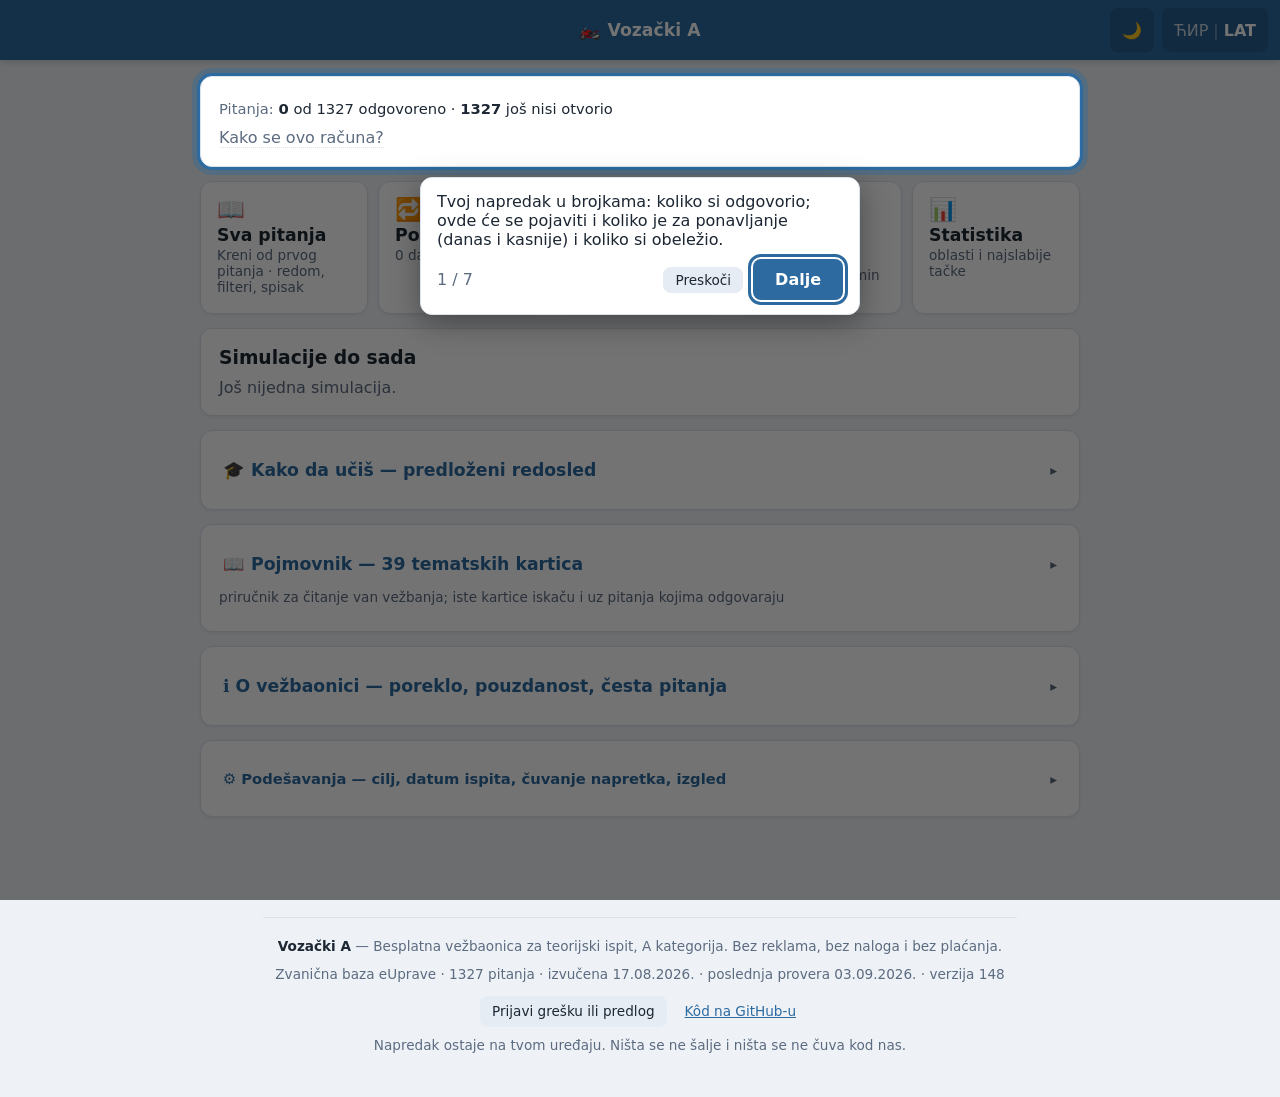
==== commit f2201644: "v148: revizija stvarnog korišćenja — tačnost, skrol, polukružno, kraj spiska, ispit iz drugog prozor" ====
--- a/index.html
+++ b/index.html
@@ -26,7 +26,7 @@
 }
 </script>
 <title>Возачки А — вежбање</title>
-<link rel="stylesheet" href="style.css?v=147">
+<link rel="stylesheet" href="style.css?v=148">
   <link rel="manifest" href="manifest.webmanifest">
   <meta name="theme-color" content="#2c6aa0">
   <link rel="icon" href="icon-192.png">
@@ -118,10 +118,10 @@
 
 <footer id="podnozje"></footer>
 
-<script src="version.js?v=147"></script>
-<script src="data.js?v=147"></script>
-<script src="explanations.js?v=147"></script>
-<script src="procena.js?v=147"></script>
-<script src="app.js?v=147"></script>
+<script src="version.js?v=148"></script>
+<script src="data.js?v=148"></script>
+<script src="explanations.js?v=148"></script>
+<script src="procena.js?v=148"></script>
+<script src="app.js?v=148"></script>
 </body>
 </html>
--- a/style.css
+++ b/style.css
@@ -160,6 +160,7 @@
 .blizOdg { margin-top: 6px; }
 .blizOdg ul { margin: 4px 0 0; padding-left: 20px; }
 .blizSlika { display: block; max-width: 100%; height: auto; margin: 6px 0; border-radius: 6px; }
+.blizSlikaBtn { width: auto; max-width: 100%; }
 .blizRazlika { margin-top: 6px; }
 /* ključ: kratko pravilo koje čini tačan odgovor sigurnim — prvo što se vidi posle odgovora */
 .kljucBox { margin: 0 0 10px; padding: 8px 10px; border-left: 3px solid var(--ok); background: var(--ok-bg); color: var(--ink); border-radius: 0 8px 8px 0; }
@@ -262,6 +263,8 @@
 .zatvoriX:hover { background: var(--btn2h); }
 .pill { display: inline-block; padding: 2px 10px; border-radius: 999px; font-size: var(--fs-sm); font-weight: 600; }
 .pill.pass { background: var(--ok-bg); color: var(--ok); } .pill.fail { background: var(--bad-bg); color: var(--bad); }
+/* procena iznad praga, ali šansa ispod 85% — ni zeleno ni crveno (v148) */
+.pill.tesno { color: var(--mark); border: 1px solid currentColor; } .bigScore.tesno { color: var(--mark); }
 .histRow { display: grid; grid-template-columns: 9.5em 5em 1fr 3.5em 1em; gap: 10px; align-items: center;
   padding: 6px 0; border-bottom: 1px solid var(--line); font-size: var(--fs-md); }
 .histScore { text-align: right; font-variant-numeric: tabular-nums; }
@@ -376,6 +379,7 @@
 @media (max-width: 700px) {
   .explCard table { display: block; overflow-x: auto; -webkit-overflow-scrolling: touch; }
 }
+.tblJos { margin: -10px 0 12px; font-size: var(--fs-sm); }
 /* poruka uz polje za unos — mora da se vidi i mora da kaže šta JESTE dozvoljeno */
 .unosPoruka { color: var(--bad); font-size: var(--fs-sm); font-weight: 600; margin-top: 4px; max-width: 34em; }
 /* Сажетак почетне: сваки број у свом реду, име испред броја. Обичан ток текста, не flex:
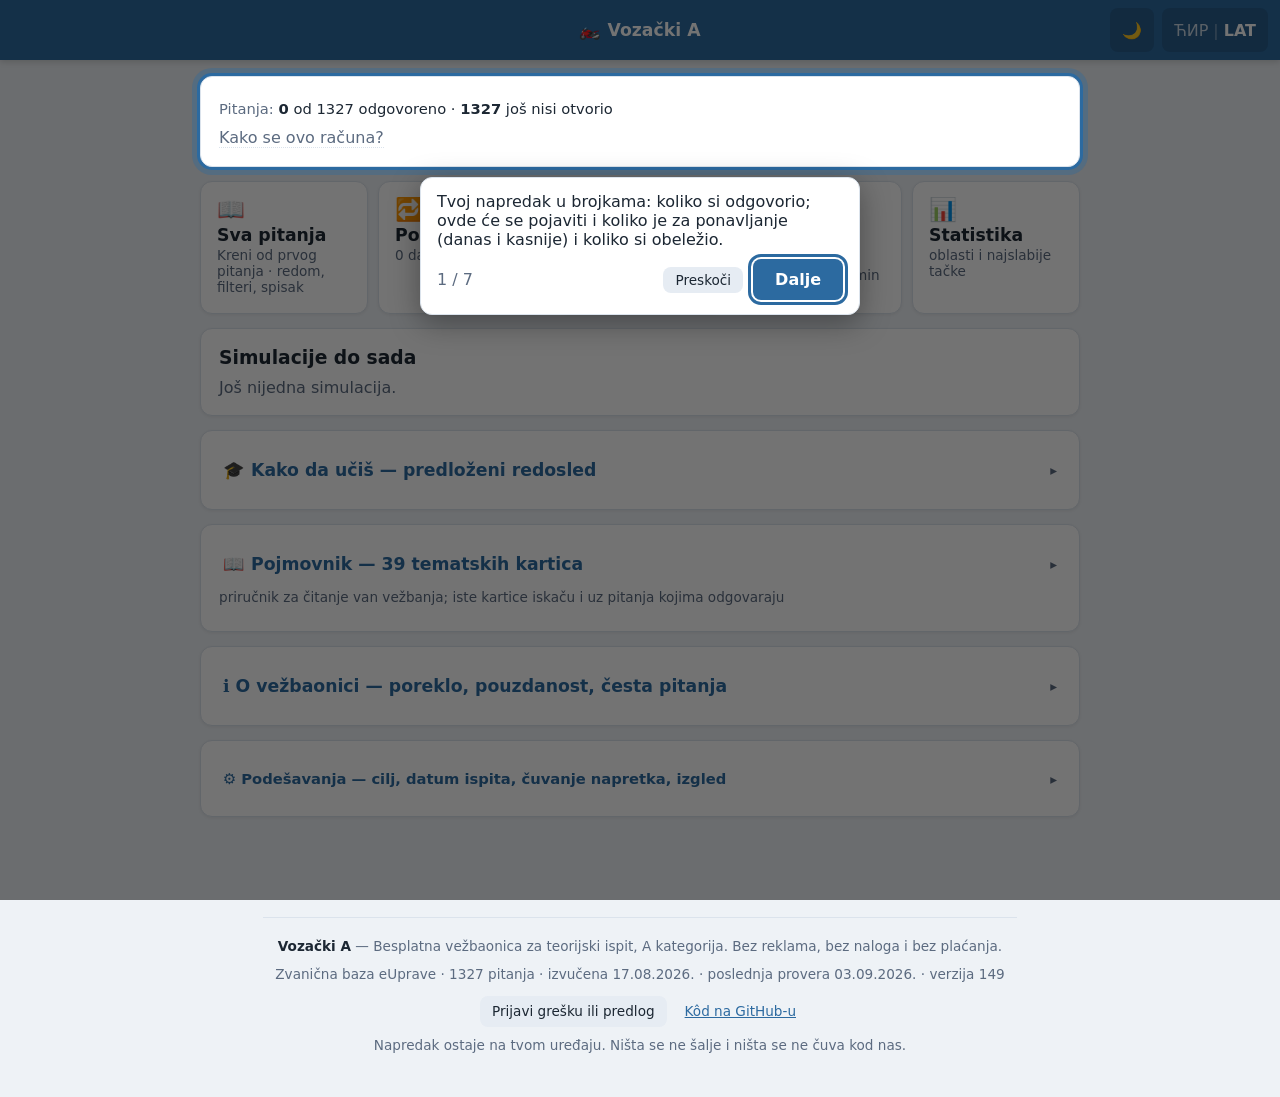
==== commit dc51c8a2: "v149: dnevni plan koji zna koliko stižeš (plan.js) - auto-plan traži koliko stigneš u 4 od 5 dana (t" ====
--- a/index.html
+++ b/index.html
@@ -26,7 +26,7 @@
 }
 </script>
 <title>Возачки А — вежбање</title>
-<link rel="stylesheet" href="style.css?v=148">
+<link rel="stylesheet" href="style.css?v=149">
   <link rel="manifest" href="manifest.webmanifest">
   <meta name="theme-color" content="#2c6aa0">
   <link rel="icon" href="icon-192.png">
@@ -118,10 +118,11 @@
 
 <footer id="podnozje"></footer>
 
-<script src="version.js?v=148"></script>
-<script src="data.js?v=148"></script>
-<script src="explanations.js?v=148"></script>
-<script src="procena.js?v=148"></script>
-<script src="app.js?v=148"></script>
+<script src="version.js?v=149"></script>
+<script src="data.js?v=149"></script>
+<script src="explanations.js?v=149"></script>
+<script src="procena.js?v=149"></script>
+<script src="plan.js?v=149"></script>
+<script src="app.js?v=149"></script>
 </body>
 </html>
--- a/style.css
+++ b/style.css
@@ -392,6 +392,7 @@
 .brIme { color: var(--mut); }
 #homeSummary .pomocBtn2 { margin-top: 8px; }
 .planBox { margin-top: 10px; }
+.planPresuda { margin: 8px 0 4px; font-weight: 600; }
 /* Traci se garantuje pod: na 125% slova i ćirilici ime reda („Понављања: 1287 / 1327 (нема
    на реду)") pojede ceo red i od trake ostane crtica. Ime se prelama, traka ne nestaje. */
 .planRed { display: grid; grid-template-columns: minmax(0, auto) minmax(84px, 1fr) 1em; gap: 8px; align-items: center; font-size: var(--fs-sm); margin-top: 5px; }
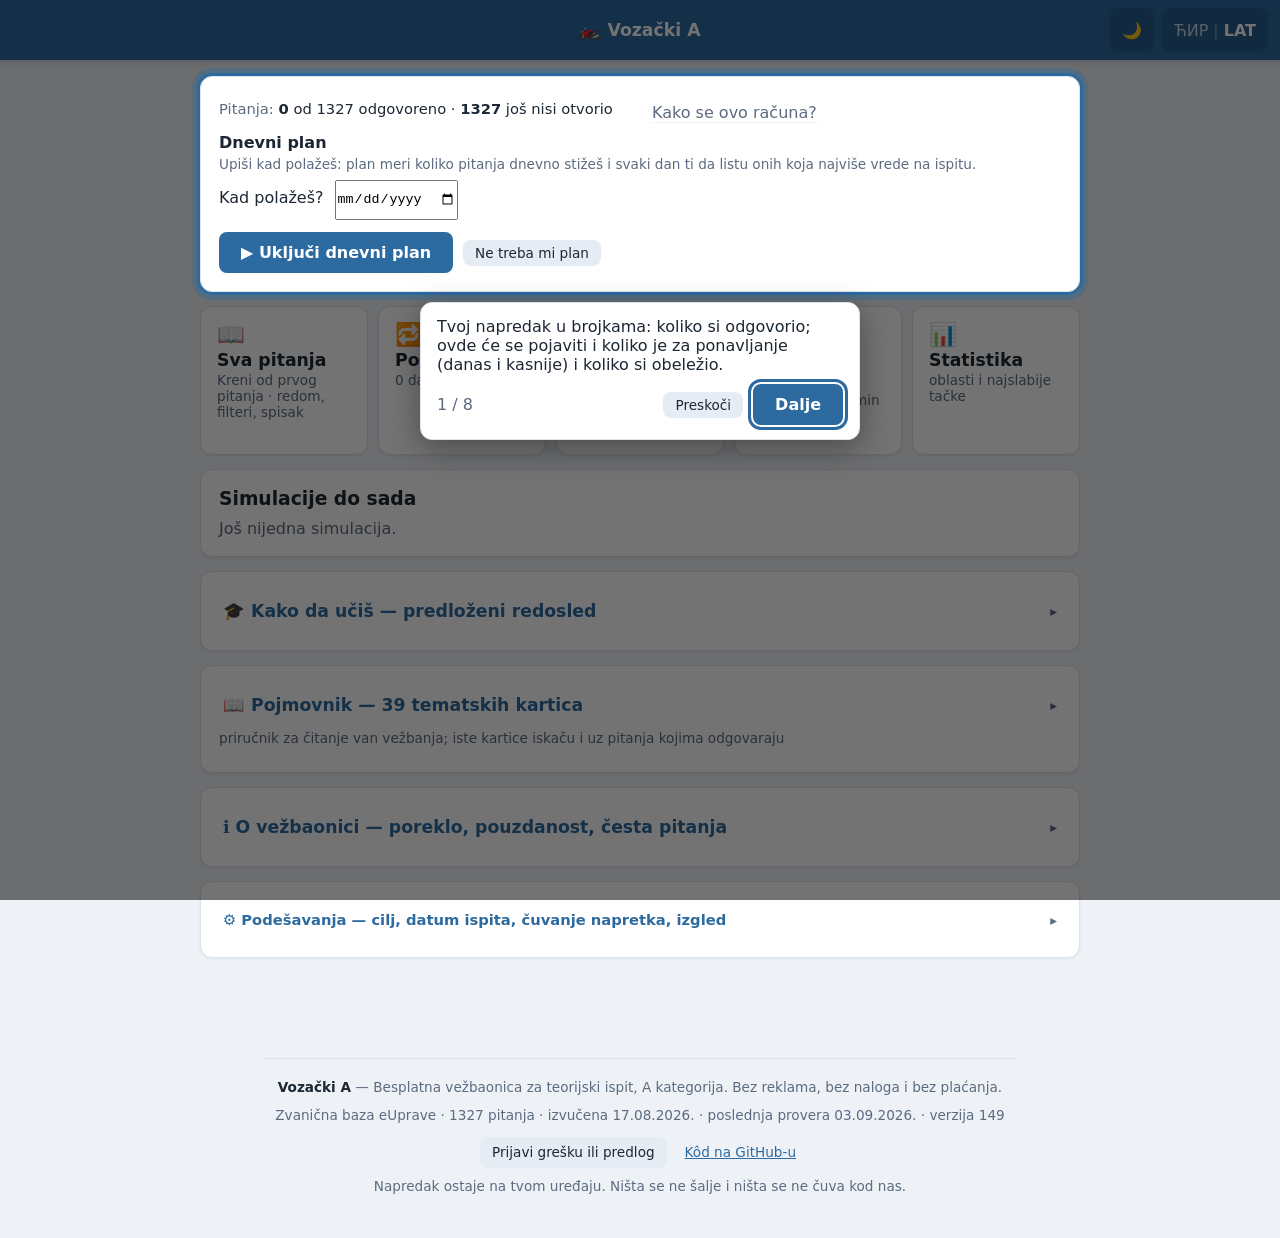
==== commit 232dede4: "v150 (u radu): plan v150 (tri rečenice popravljene posle provere), putanja, pokrivenost, šta ako; is" ====
--- a/index.html
+++ b/index.html
@@ -118,6 +118,7 @@
 
 <footer id="podnozje"></footer>
 
+<div id="trakeDrzac" role="status" aria-live="polite"></div>
 <script src="version.js?v=149"></script>
 <script src="data.js?v=149"></script>
 <script src="explanations.js?v=149"></script>
--- a/style.css
+++ b/style.css
@@ -392,6 +392,12 @@
 .brIme { color: var(--mut); }
 #homeSummary .pomocBtn2 { margin-top: 8px; }
 .planBox { margin-top: 10px; }
+.planBox h3.planNaslov { display: inline; font-size: inherit; margin: 0; }
+.planPozivRed { margin: 8px 0; } .planPozivRed input { margin-left: 6px; min-height: 40px; }
+/* izbor načina (dva dugmeta jedan pored drugog): izabrano se vidi i bojom i kvačicom */
+.segment .prekidac[aria-pressed="true"]::before { content: "✓ "; }
+/* staza traka (plan, oblasti) je prema kartici imala 1,2:1 — tanak obrub je vidi u obe teme */
+.planBar, .catBar { box-shadow: inset 0 0 0 1px var(--mut); }
 .planPresuda { margin: 8px 0 4px; font-weight: 600; }
 /* Traci se garantuje pod: na 125% slova i ćirilici ime reda („Понављања: 1287 / 1327 (нема
    на реду)") pojede ceo red i od trake ostane crtica. Ime se prelama, traka ne nestaje. */
@@ -533,7 +539,7 @@
 .subRow { display: grid; grid-template-columns: 1fr 5.5em 4em; gap: 10px; align-items: center;
   width: 100%; text-align: left; background: none; border: none; border-bottom: 1px dashed var(--line);
   border-radius: 0; padding: 7px 4px; font-size: var(--fs-sm); cursor: pointer; }
-.subRow .subName { color: var(--blue); }
+.subRow .subName { color: var(--blue); min-width: 0; }
 .subRow .subCnt, .subRow .subAcc { text-align: right; color: var(--mut); font-variant-numeric: tabular-nums; white-space: nowrap; }
 .subRow:hover { background: var(--optHover); }
 #btnScript .segOn { font-weight: 800; color: #fff; }
@@ -761,3 +767,69 @@
    mora da izgleda kao običan tekst ćelije. */
 .repGo { background: none; border: none; padding: 0; margin: 0; font: inherit; color: inherit;
   text-align: left; cursor: pointer; border-radius: 4px; }
+
+/* v150: crteži uz plan i spremnost — boje iz tema, pa rade i u tamnoj */
+.skala { max-width: 306px; width: 100%; display: block; margin: 10px auto 0; font-size: 11px; }
+.skala .skStaza { stroke: var(--line); stroke-width: 8; stroke-linecap: round; }
+.skala .skStaza2 { stroke: var(--line); stroke-width: 1; }
+.skala .skProlaz { stroke: var(--ok); stroke-width: 8; stroke-linecap: round; opacity: .35; }
+.skala .skPrag { stroke: var(--ok); stroke-width: 1.5; stroke-dasharray: 4 3; }
+.skala .skStrela { stroke: var(--mut); stroke-width: 1.5; stroke-dasharray: 3 3; }
+.skala .skDanas { fill: var(--mut); }
+.skala .skOsa { fill: var(--mut); }
+.skala .skNatpis { fill: var(--ink); }
+.skala .skJak { font-weight: 700; }
+.skala .skLinija { fill: none; stroke: var(--blue); stroke-width: 2; }
+.skala .tpStub { fill: var(--blue); opacity: .75; }
+.skala .tpDanas { fill: var(--blue); opacity: .35; }
+.skalaTekst { text-align: center; margin-top: 2px; }
+.planZadatak { font-weight: 600; margin: 2px 0 6px; }
+.od10 { display: flex; gap: 4px; margin: 2px 0 4px; }
+.od10 span { width: 18px; height: 18px; border-radius: 4px; }
+.od10 .od10Da { background: var(--ok); } .od10 .od10Ne { background: transparent; box-shadow: inset 0 0 0 1.5px var(--mut); }
+
+.verdict .korak { font-weight: 400; font-size: var(--fs-sm); margin-top: 4px; }
+.korakTacke { letter-spacing: 2px; }
+
+/* dodirne površine na telefonu: najmanje 44 px, bez menjanja izgleda (revizija v149) */
+.pomocBtn, .bcLink, .catChevBtn { position: relative; }
+.pomocBtn::after { content: ''; position: absolute; inset: -9px; }
+.bcLink::after { content: ''; position: absolute; inset: -12px -4px; }
+.catChevBtn::after { content: ''; position: absolute; inset: 0 -9px; }
+body.uskoKrupno #brandTitle { display: none; }
+
+/* v150: mapa ispita, traka iz delova, oznake */
+.mapaIspita { display: flex; flex-direction: column; gap: 8px; margin: 6px 0 4px; }
+.mapaIme { font-size: var(--fs-sm); margin-bottom: 3px; }
+.mapaPolja { display: flex; flex-wrap: wrap; gap: 4px; }
+.mapaPolje { width: 30px; height: 30px; border-radius: 6px; border: 1px solid var(--line); font: inherit; font-size: var(--fs-sm); font-weight: 700; padding: 0; cursor: pointer; color: #0b1f12; display: inline-block; }
+.mapaLegenda .mapaPolje { width: 14px; height: 14px; vertical-align: middle; cursor: default; }
+.mp4 { background: #4caf73; } .mp3 { background: #a8dbb8; } .mp2 { background: #f1c55e; } .mp1 { background: #ef8a80; }
+.planBarDelovi { display: flex; }
+.planBarDelovi > span { flex: none; }
+.planBar > span.pbLista { background: var(--blue); opacity: .35; }
+.planBar > span.pbSim { background: var(--mark); opacity: .55; }
+.planDelovi { margin-top: 2px; }
+.subExamNula { opacity: .75; font-style: italic; white-space: normal; }
+.daniPrag { stroke: var(--ok); }
+
+.rezerva { position: relative; margin: 8px 0 2px; }
+.rzTraka { display: flex; height: 14px; border-radius: 7px; overflow: hidden; background: var(--bar); box-shadow: inset 0 0 0 1px var(--mut); }
+.rzTraka > span { flex: none; height: 100%; }
+.rzZna { background: var(--ok); } .rzGub { background: var(--bad); } .rzOst { background: repeating-linear-gradient(135deg, var(--mut) 0 3px, transparent 3px 6px); }
+.rzPrag { position: absolute; top: -4px; width: 2px; height: 22px; background: var(--ink); transform: translateX(-1px); }
+.pojIsp { font-weight: 400; font-size: var(--fs-sm); }
+
+.qRef { background: none; border: 0; padding: 0 2px; font: inherit; color: var(--blue); text-decoration: underline dotted; cursor: pointer; }
+
+/* v150: putanja, pokrivenost, „šta ako" */
+.skala .ptPojas { fill: var(--blue); opacity: .15; }
+.skala .ptBez { fill: none; stroke: var(--mut); stroke-width: 1.5; stroke-dasharray: 4 4; }
+.skala.nepouzdano .skLinija { stroke: var(--mut); }
+.pokr { display: flex; height: 14px; border-radius: 7px; overflow: hidden; margin: 10px 0 2px; box-shadow: inset 0 0 0 1px var(--mut); }
+.pokr > span { flex: none; height: 100%; }
+.pkVid { background: var(--blue); } .pkStize { background: var(--blue); opacity: .45; } .pkRetka { background: var(--mark); opacity: .7; } .pkVan { background: var(--bar); }
+.stoTvoj .planIme { font-weight: 700; }
+
+/* v150: uz plan po tempu okvir plana stoji PRVI na početnoj — crta ga odvaja od sažetka ispod */
+#homeSummary > .planBox:first-child { margin-top: 0; padding-bottom: 14px; margin-bottom: 14px; border-bottom: 1px solid var(--line); }
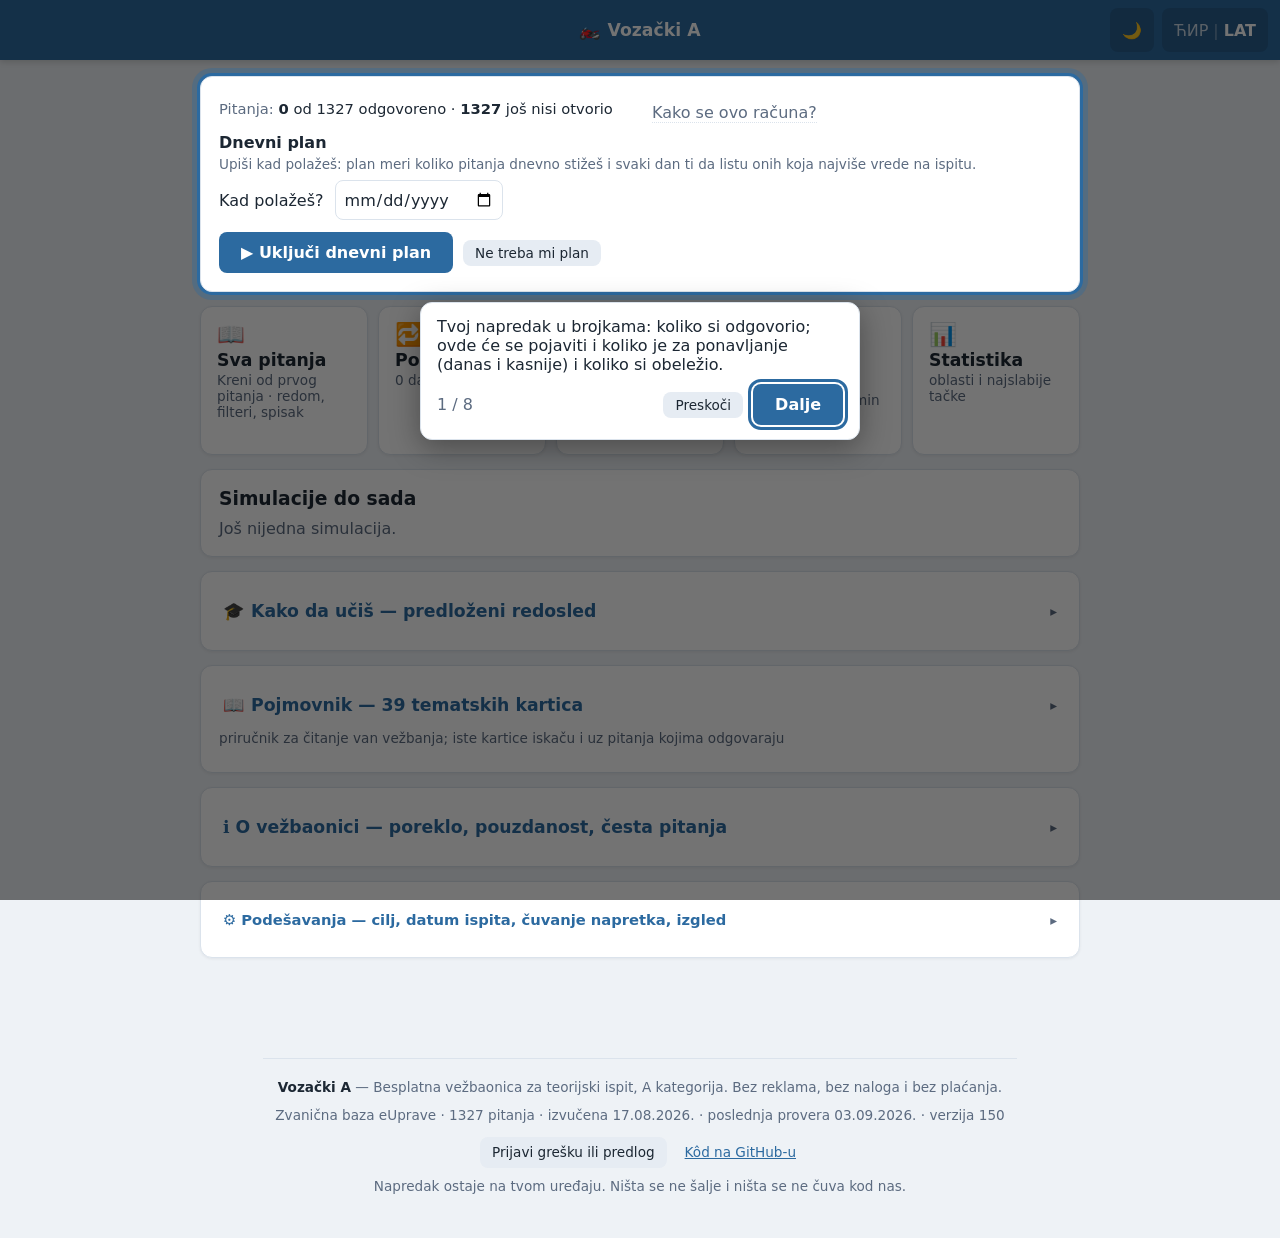
==== commit 9e5e63a6: "v150: jasnoća, slike i dnevni plan koji kaže istinu u oba smera" ====
--- a/index.html
+++ b/index.html
@@ -26,7 +26,7 @@
 }
 </script>
 <title>Возачки А — вежбање</title>
-<link rel="stylesheet" href="style.css?v=149">
+<link rel="stylesheet" href="style.css?v=150">
   <link rel="manifest" href="manifest.webmanifest">
   <meta name="theme-color" content="#2c6aa0">
   <link rel="icon" href="icon-192.png">
@@ -119,11 +119,11 @@
 <footer id="podnozje"></footer>
 
 <div id="trakeDrzac" role="status" aria-live="polite"></div>
-<script src="version.js?v=149"></script>
-<script src="data.js?v=149"></script>
-<script src="explanations.js?v=149"></script>
-<script src="procena.js?v=149"></script>
-<script src="plan.js?v=149"></script>
-<script src="app.js?v=149"></script>
+<script src="version.js?v=150"></script>
+<script src="data.js?v=150"></script>
+<script src="explanations.js?v=150"></script>
+<script src="procena.js?v=150"></script>
+<script src="plan.js?v=150"></script>
+<script src="app.js?v=150"></script>
 </body>
 </html>
--- a/style.css
+++ b/style.css
@@ -833,3 +833,12 @@
 
 /* v150: uz plan po tempu okvir plana stoji PRVI na početnoj — crta ga odvaja od sažetka ispod */
 #homeSummary > .planBox:first-child { margin-top: 0; padding-bottom: 14px; margin-bottom: 14px; border-bottom: 1px solid var(--line); }
+
+/* završni pregled v150: kolona procenta u „Šta ako" (">99%" je izlazilo iz kartice), legenda trake pokrivenosti,
+   tamna tema i za polja pregledača (datum je bio beo) */
+.planRed.stoRed { grid-template-columns: minmax(0, auto) minmax(60px, 1fr) 3.4em; }
+.planRed.stoRed > span:last-child { text-align: right; white-space: nowrap; }
+.pkStavka { white-space: nowrap; margin-right: 8px; }
+.pkSw { display: inline-block; width: 10px; height: 10px; border-radius: 2px; margin-right: 4px; vertical-align: -1px; box-shadow: inset 0 0 0 1px var(--mut); }
+body.dark { color-scheme: dark; }
+.planPozivRed input { background: var(--card); color: var(--ink); border: 1px solid var(--line); border-radius: 8px; padding: 4px 8px; font: inherit; }
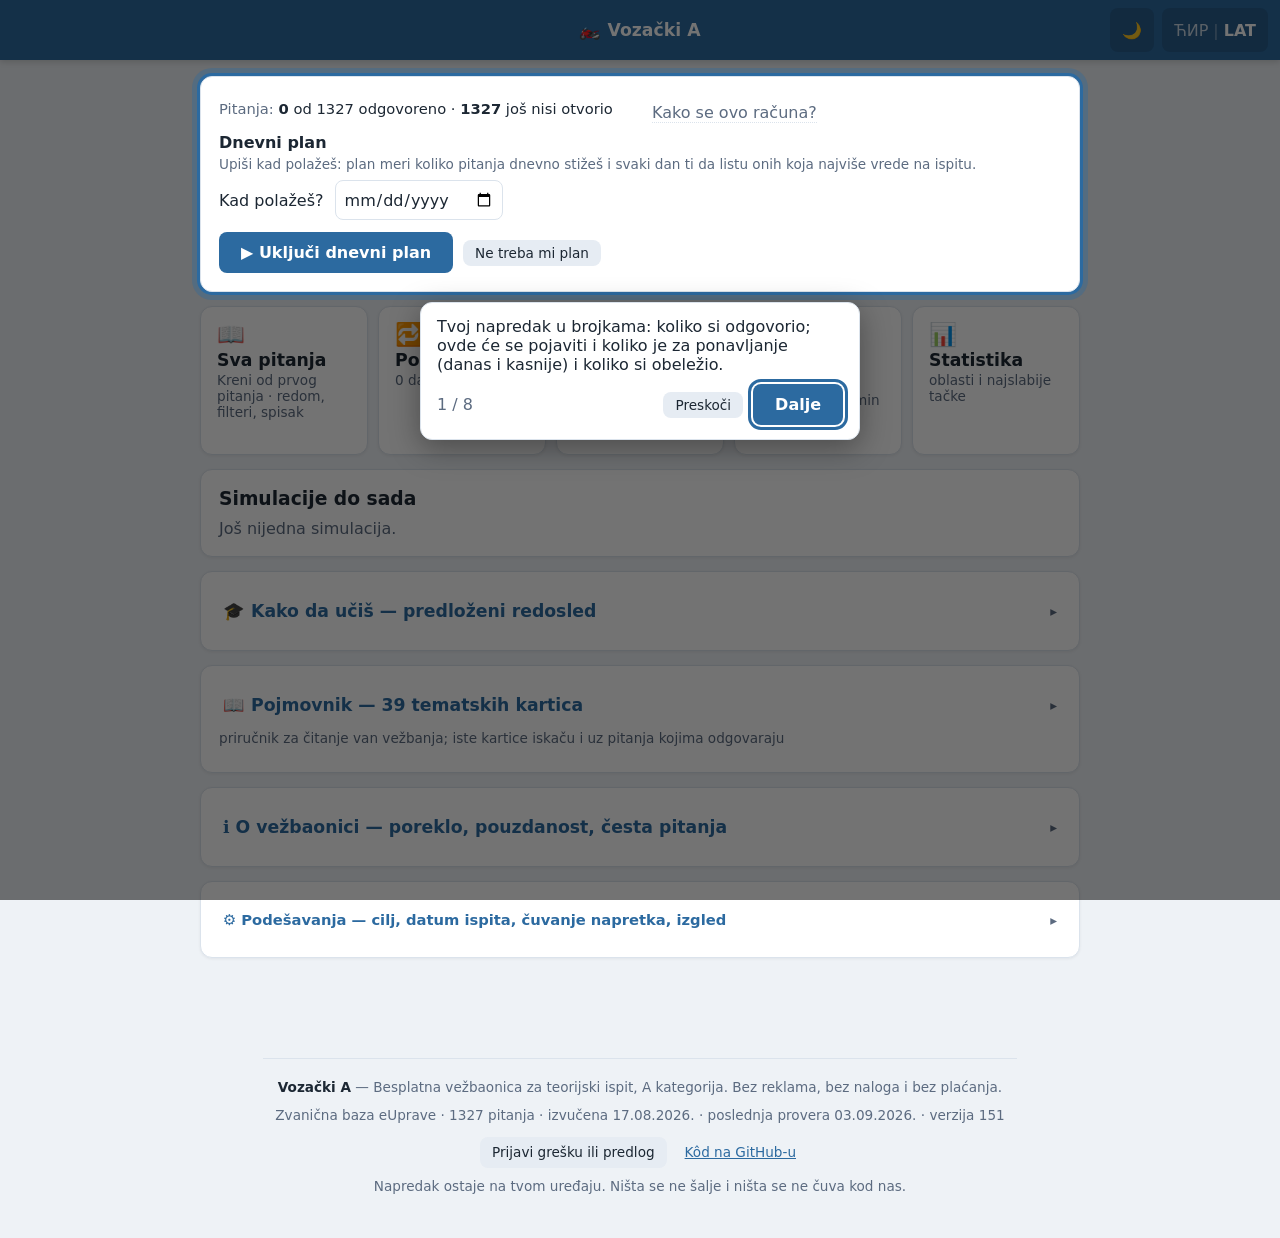
==== commit 459c2d34: "v151: cela baza ponovo proverena (1327/1327, slike 704/704) i osmo zvanično izvlačenje — 6. mesto te" ====
--- a/index.html
+++ b/index.html
@@ -26,7 +26,7 @@
 }
 </script>
 <title>Возачки А — вежбање</title>
-<link rel="stylesheet" href="style.css?v=150">
+<link rel="stylesheet" href="style.css?v=151">
   <link rel="manifest" href="manifest.webmanifest">
   <meta name="theme-color" content="#2c6aa0">
   <link rel="icon" href="icon-192.png">
@@ -119,11 +119,11 @@
 <footer id="podnozje"></footer>
 
 <div id="trakeDrzac" role="status" aria-live="polite"></div>
-<script src="version.js?v=150"></script>
-<script src="data.js?v=150"></script>
-<script src="explanations.js?v=150"></script>
-<script src="procena.js?v=150"></script>
-<script src="plan.js?v=150"></script>
-<script src="app.js?v=150"></script>
+<script src="version.js?v=151"></script>
+<script src="data.js?v=151"></script>
+<script src="explanations.js?v=151"></script>
+<script src="procena.js?v=151"></script>
+<script src="plan.js?v=151"></script>
+<script src="app.js?v=151"></script>
 </body>
 </html>
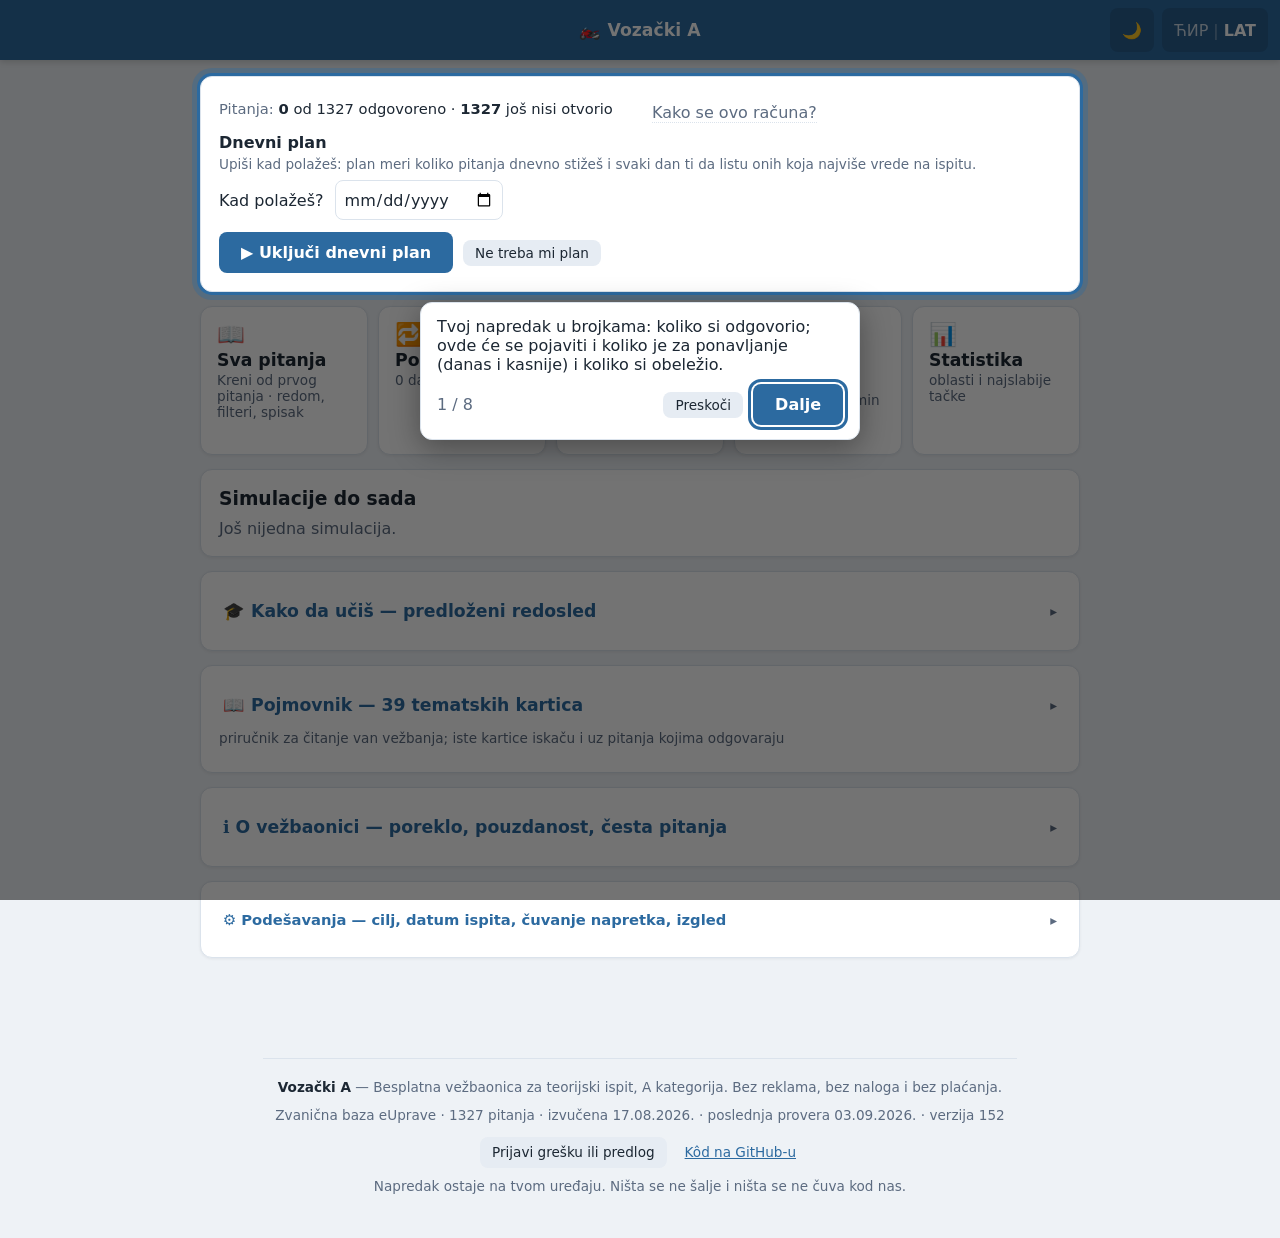
==== commit 296f8a7b: "v152: Pred ispit — dan-dva pred ispit jedan plan: najrizičnija pitanja, kartice, simulacije, jutro i" ====
--- a/index.html
+++ b/index.html
@@ -26,7 +26,7 @@
 }
 </script>
 <title>Возачки А — вежбање</title>
-<link rel="stylesheet" href="style.css?v=151">
+<link rel="stylesheet" href="style.css?v=152">
   <link rel="manifest" href="manifest.webmanifest">
   <meta name="theme-color" content="#2c6aa0">
   <link rel="icon" href="icon-192.png">
@@ -119,11 +119,11 @@
 <footer id="podnozje"></footer>
 
 <div id="trakeDrzac" role="status" aria-live="polite"></div>
-<script src="version.js?v=151"></script>
-<script src="data.js?v=151"></script>
-<script src="explanations.js?v=151"></script>
-<script src="procena.js?v=151"></script>
-<script src="plan.js?v=151"></script>
-<script src="app.js?v=151"></script>
+<script src="version.js?v=152"></script>
+<script src="data.js?v=152"></script>
+<script src="explanations.js?v=152"></script>
+<script src="procena.js?v=152"></script>
+<script src="plan.js?v=152"></script>
+<script src="app.js?v=152"></script>
 </body>
 </html>
--- a/style.css
+++ b/style.css
@@ -842,3 +842,12 @@
 .pkSw { display: inline-block; width: 10px; height: 10px; border-radius: 2px; margin-right: 4px; vertical-align: -1px; box-shadow: inset 0 0 0 1px var(--mut); }
 body.dark { color-scheme: dark; }
 .planPozivRed input { background: var(--card); color: var(--ink); border: 1px solid var(--line); border-radius: 8px; padding: 4px 8px; font: inherit; }
+
+/* v152 „Pred ispit" */
+.predIspit h3.piNaslov { margin: 0 0 4px; font-size: inherit; }
+.predIspit { margin-top: 10px; border: 2px solid var(--blue); border-radius: 12px; padding: 12px 14px; margin-bottom: 14px; }
+#homeSummary > .predIspit:first-child { margin-top: 0; }
+.piKorak { margin-top: 12px; }
+.piKorakNaslov { margin-bottom: 2px; }
+.predIspit .piNiz { font-weight: 600; margin-bottom: 2px; }
+.predIspit .planIme { white-space: nowrap; }
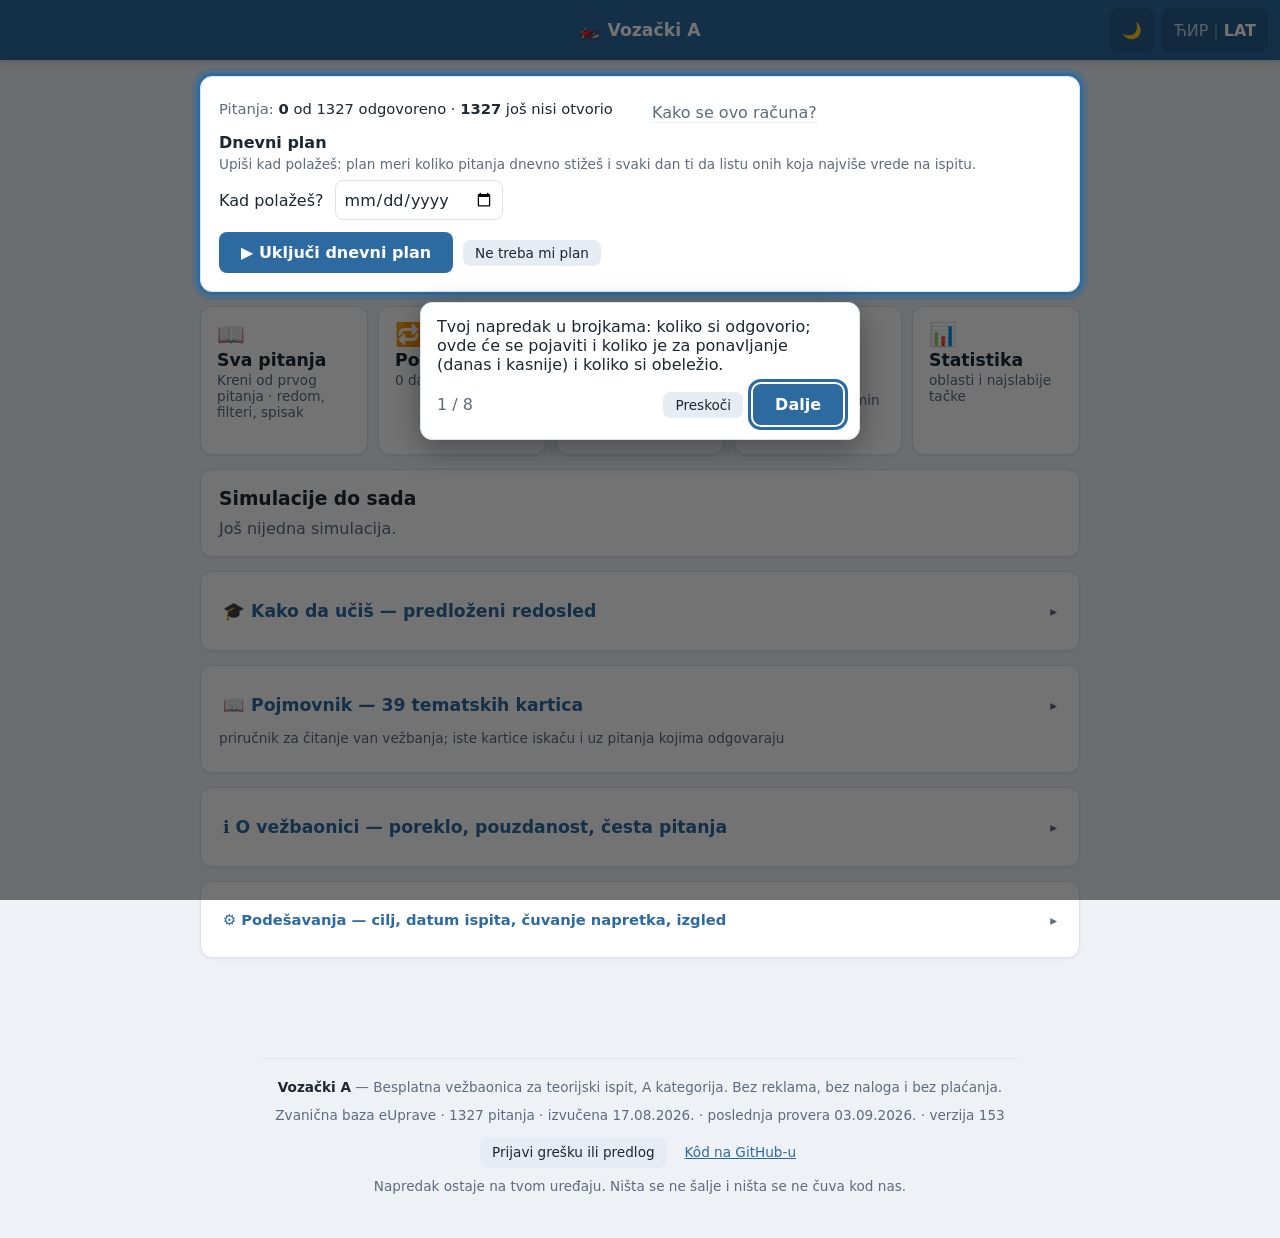
==== commit bbd21964: "v153: Pred ispit — uz rizična pitanja i njihovi blizanci, odmah posle para (da se ne pobrkaju)" ====
--- a/index.html
+++ b/index.html
@@ -26,7 +26,7 @@
 }
 </script>
 <title>Возачки А — вежбање</title>
-<link rel="stylesheet" href="style.css?v=152">
+<link rel="stylesheet" href="style.css?v=153">
   <link rel="manifest" href="manifest.webmanifest">
   <meta name="theme-color" content="#2c6aa0">
   <link rel="icon" href="icon-192.png">
@@ -119,11 +119,11 @@
 <footer id="podnozje"></footer>
 
 <div id="trakeDrzac" role="status" aria-live="polite"></div>
-<script src="version.js?v=152"></script>
-<script src="data.js?v=152"></script>
-<script src="explanations.js?v=152"></script>
-<script src="procena.js?v=152"></script>
-<script src="plan.js?v=152"></script>
-<script src="app.js?v=152"></script>
+<script src="version.js?v=153"></script>
+<script src="data.js?v=153"></script>
+<script src="explanations.js?v=153"></script>
+<script src="procena.js?v=153"></script>
+<script src="plan.js?v=153"></script>
+<script src="app.js?v=153"></script>
 </body>
 </html>
